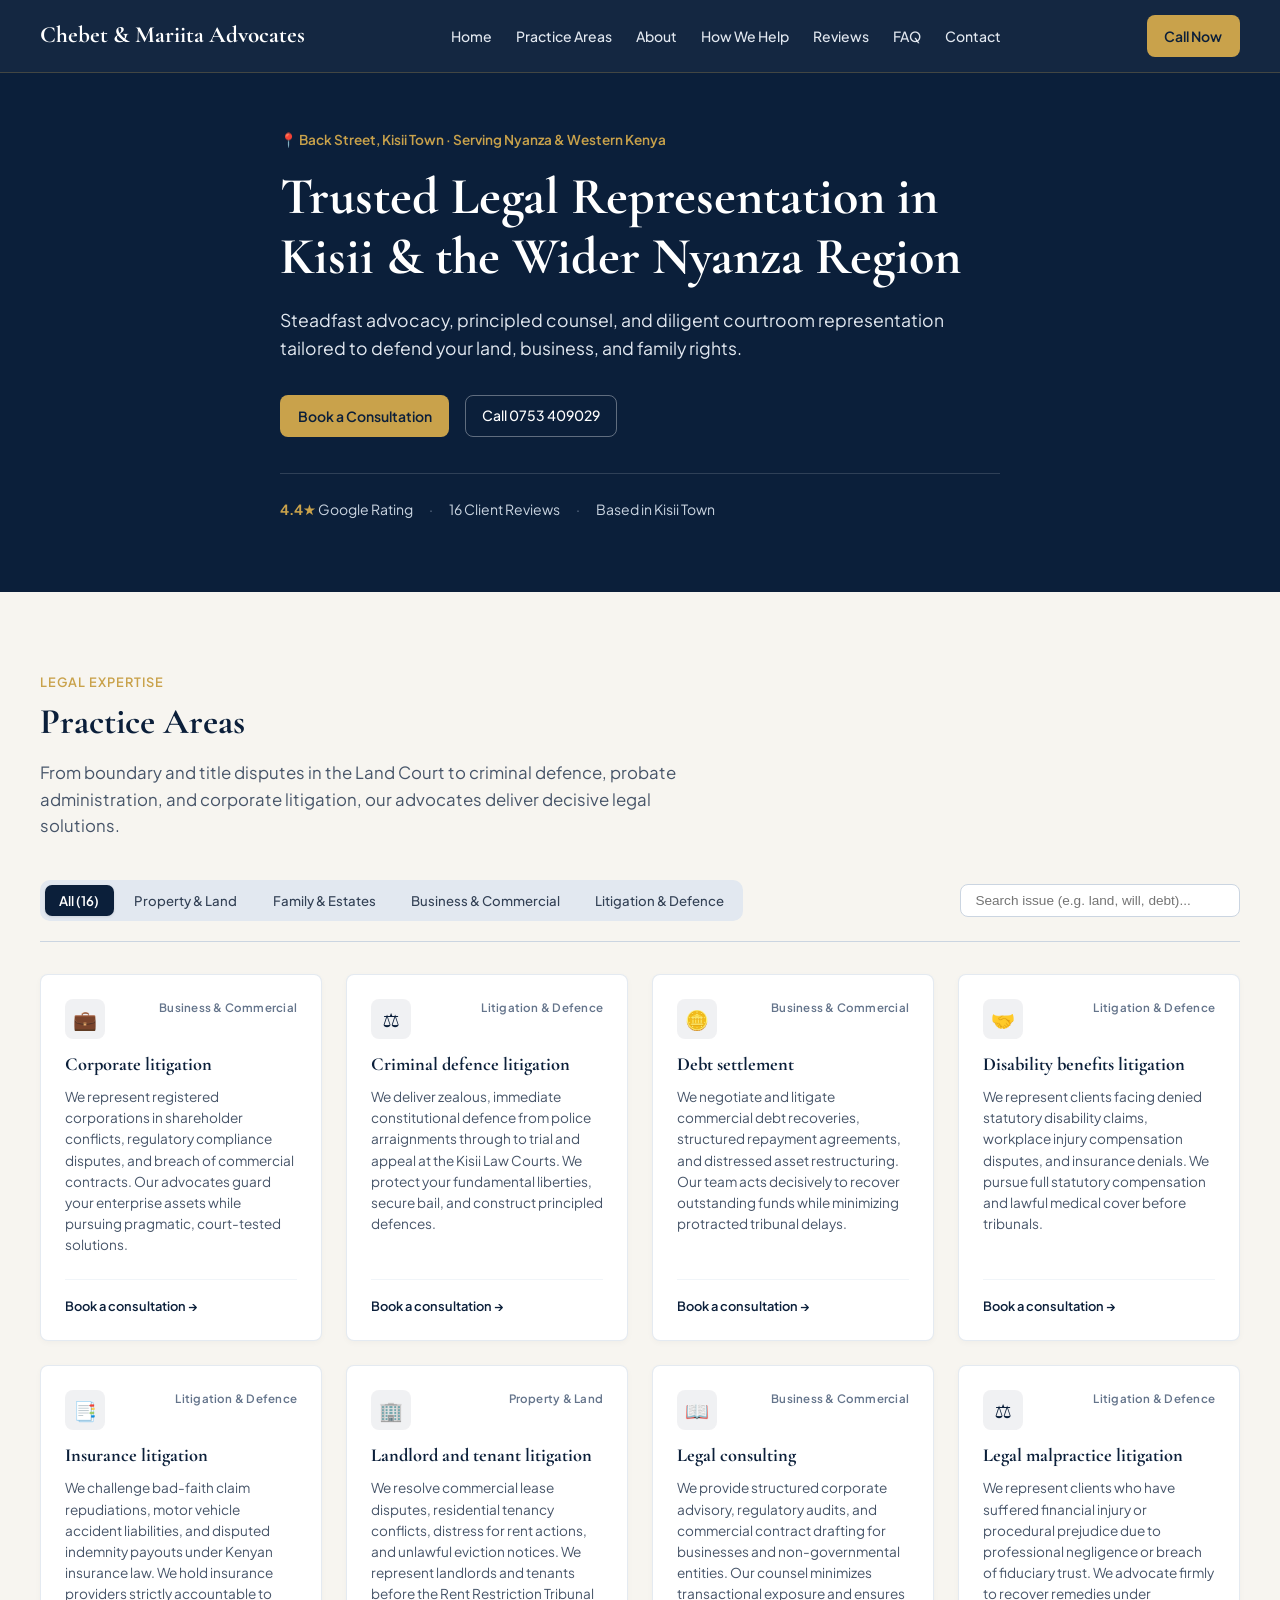
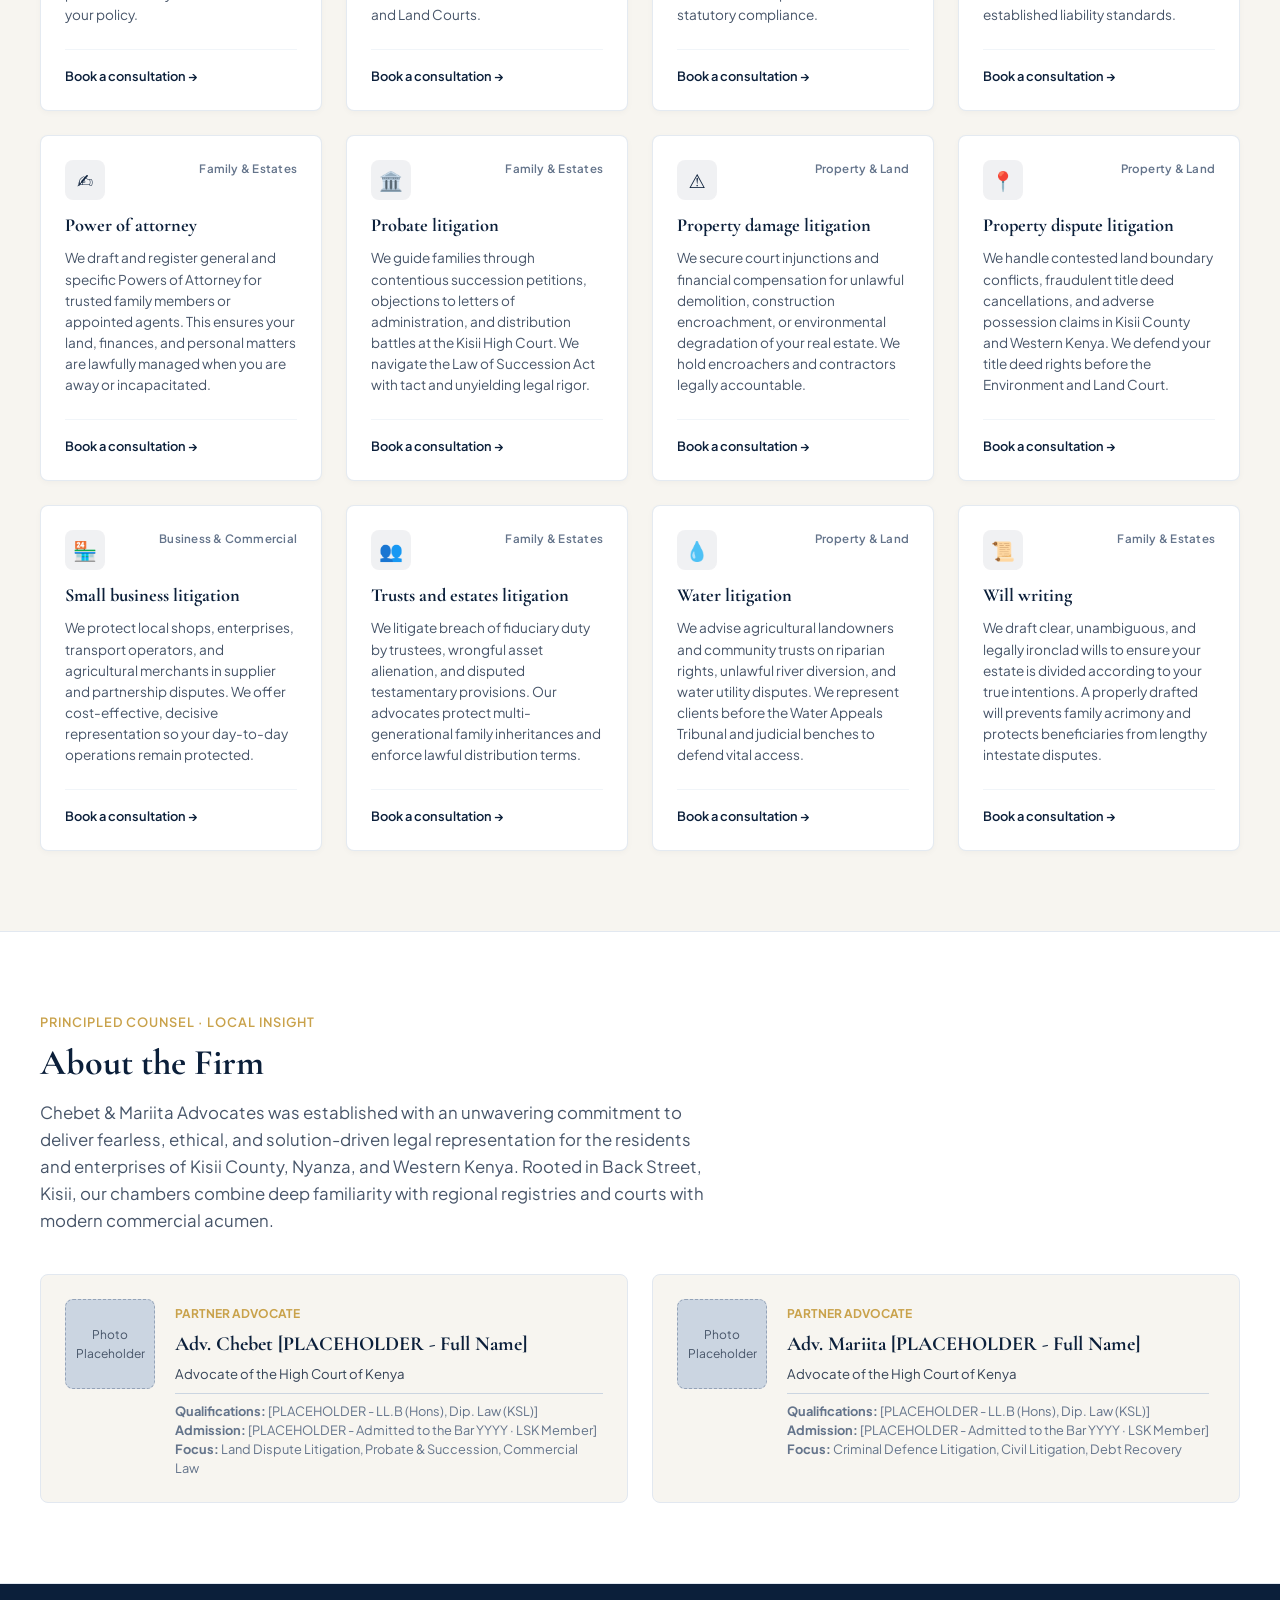
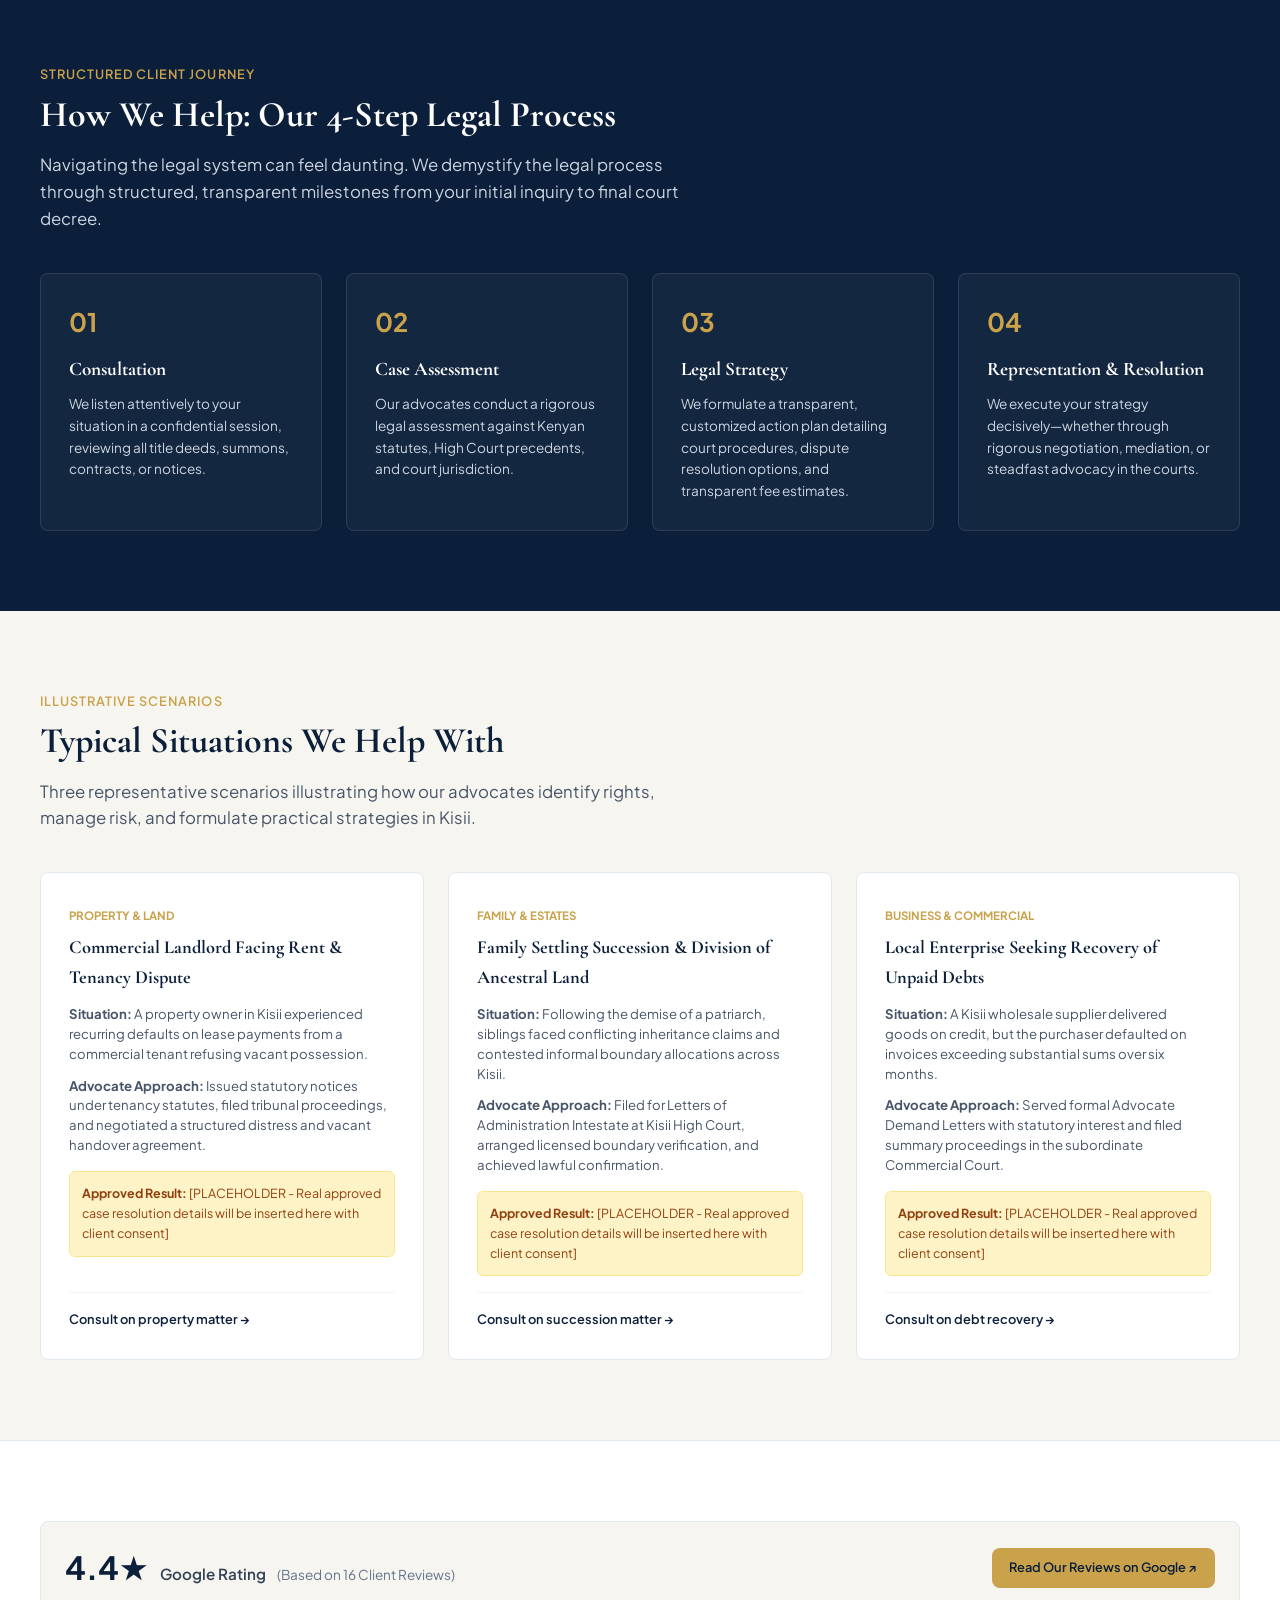
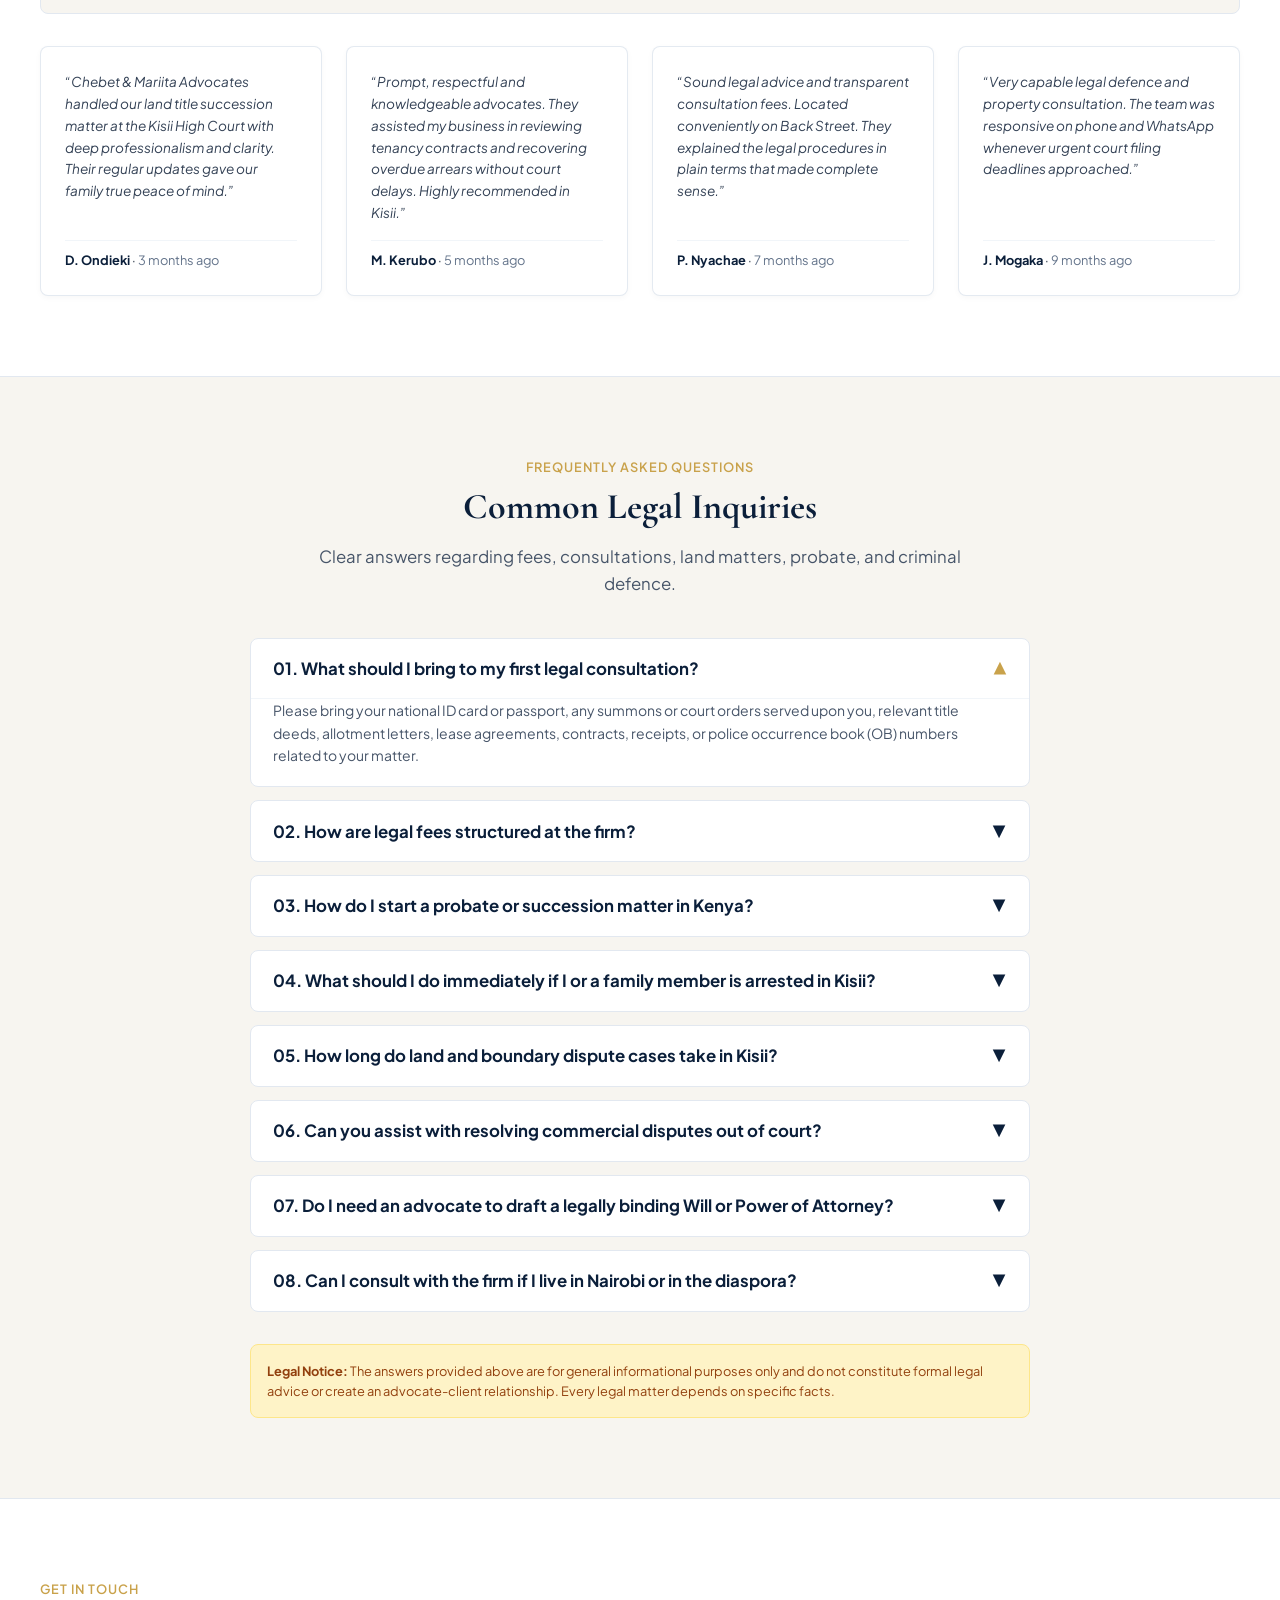
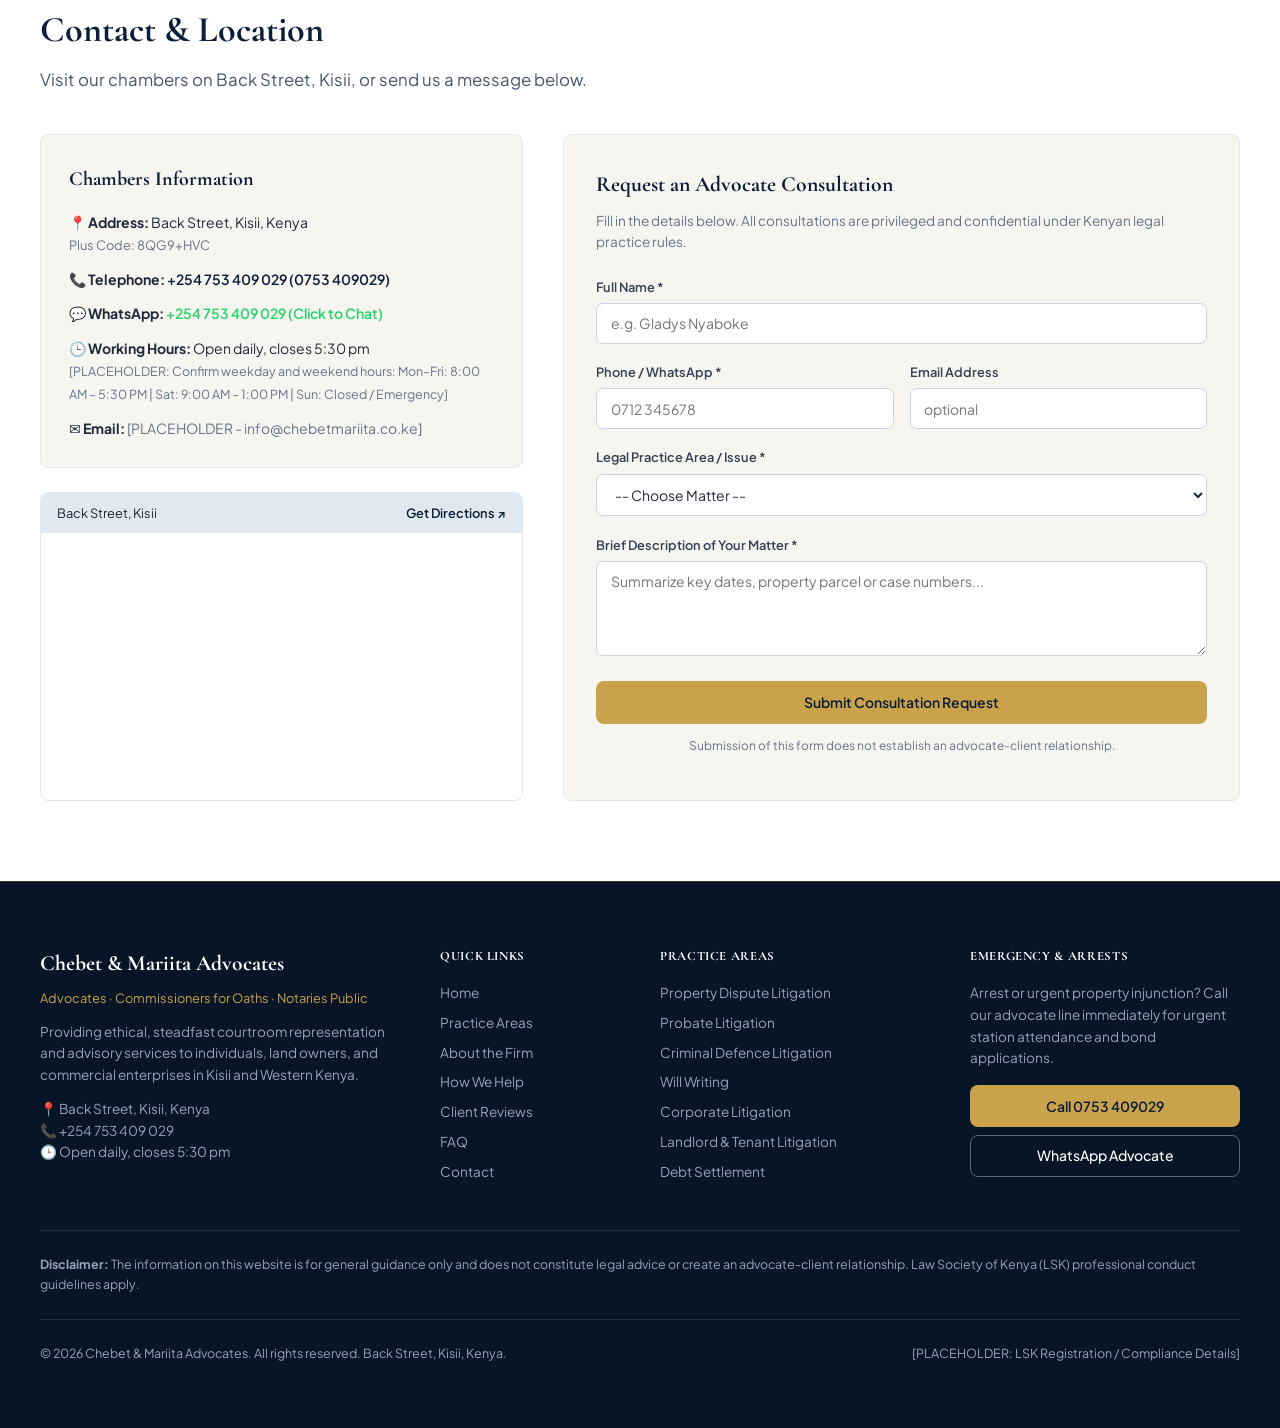
==== standalone-index.html @ cb34931f "feat: initialize project structure with React and Tailwind - Set up Vite with React and TypeScript -" ====
<!doctype html>
<html lang="en" class="scroll-smooth">
<head>
  <meta charset="UTF-8" />
  <meta name="viewport" content="width=device-width, initial-scale=1.0" />
  <title>Chebet & Mariita Advocates | Law Firm in Kisii, Kenya</title>
  <meta name="description" content="Chebet & Mariita Advocates provides trusted, ethical legal representation in Kisii, Kenya. Specializing in land disputes, probate litigation, criminal defence, commercial law, and will writing." />
  <meta name="keywords" content="advocates in Kisii, law firm Kisii, probate lawyer Kisii, land dispute lawyer Kisii, will writing Kisii, legal consulting Kisii, High Court Kisii advocates" />
  <meta name="author" content="Chebet & Mariita Advocates" />
  <link rel="canonical" href="https://chebetmariitaadvocates.co.ke" />

  <!-- Open Graph / Social Cards -->
  <meta property="og:type" content="website" />
  <meta property="og:site_name" content="Chebet & Mariita Advocates" />
  <meta property="og:title" content="Chebet & Mariita Advocates | Law Firm in Kisii, Kenya" />
  <meta property="og:description" content="Chebet & Mariita Advocates provides trusted, ethical legal representation in Kisii, Kenya. Specializing in land disputes, probate, litigation, commercial law, and will writing." />
  <meta property="og:locale" content="en_KE" />
  <meta name="twitter:card" content="summary_large_image" />
  <meta name="twitter:title" content="Chebet & Mariita Advocates | Law Firm in Kisii, Kenya" />
  <meta name="twitter:description" content="Trusted advocates and legal counsel in Kisii, Kenya. Experienced in land disputes, succession, commercial and defence litigation." />

  <!-- Google Fonts -->
  <link rel="preconnect" href="https://fonts.googleapis.com" />
  <link rel="preconnect" href="https://fonts.gstatic.com" crossorigin />
  <link href="https://fonts.googleapis.com/css2?family=Cormorant+Garamond:ital,wght@0,500;0,600;0,700;1,400&family=Plus+Jakarta+Sans:wght@300;400;500;600;700&display=swap" rel="stylesheet" />

  <!-- Schema.org LegalService JSON-LD -->
  <script type="application/ld+json">
  {
    "@context": "https://schema.org",
    "@type": "LegalService",
    "name": "Chebet & Mariita Advocates",
    "description": "Leading law firm and advocates in Kisii, Kenya offering professional litigation, property dispute resolution, probate and estate administration, commercial law, and will writing services.",
    "telephone": "+254753409029",
    "url": "https://chebetmariitaadvocates.co.ke",
    "priceRange": "$$",
    "address": {
      "@type": "PostalAddress",
      "streetAddress": "Back Street",
      "addressLocality": "Kisii",
      "addressRegion": "Kisii County",
      "postalCode": "40200",
      "addressCountry": "KE"
    },
    "geo": {
      "@type": "GeoCoordinates",
      "latitude": -0.6806,
      "longitude": 34.7733
    },
    "hasMap": "https://www.google.com/maps/search/?api=1&query=8QG9%2BHVC+Kisii+Kenya",
    "aggregateRating": {
      "@type": "AggregateRating",
      "ratingValue": "4.4",
      "reviewCount": "16",
      "bestRating": "5",
      "worstRating": "1"
    },
    "openingHoursSpecification": [
      {
        "@type": "OpeningHoursSpecification",
        "dayOfWeek": ["Monday", "Tuesday", "Wednesday", "Thursday", "Friday", "Saturday"],
        "opens": "08:00",
        "closes": "17:30"
      }
    ],
    "areaServed": ["Kisii County", "Nyamira County", "Nyanza Region", "Kenya"]
  }
  </script>

  <style>
    /* CSS Variables & Design Tokens */
    :root {
      --primary-navy: #0B1F3A;
      --navy-dark: #071527;
      --navy-light: #163259;
      --accent-gold: #C9A24B;
      --accent-gold-hover: #B8923A;
      --bg-cream: #F7F5F0;
      --surface-white: #FFFFFF;
      --text-charcoal: #1E293B;
      --text-muted: #64748B;
      --border-stone: #E2E8F0;
      --font-serif: 'Cormorant Garamond', Georgia, serif;
      --font-sans: 'Plus Jakarta Sans', system-ui, -apple-system, sans-serif;
    }

    * {
      box-sizing: border-box;
      margin: 0;
      padding: 0;
    }

    body {
      font-family: var(--font-sans);
      background-color: var(--bg-cream);
      color: var(--text-charcoal);
      line-height: 1.6;
      -webkit-font-smoothing: antialiased;
    }

    h1, h2, h3, h4, .font-serif {
      font-family: var(--font-serif);
    }

    a {
      color: inherit;
      text-decoration: none;
    }

    button {
      font-family: inherit;
      cursor: pointer;
    }

    .container {
      max-width: 1240px;
      margin: 0 auto;
      padding: 0 1.25rem;
    }

    /* Sticky Navbar */
    .navbar {
      position: sticky;
      top: 0;
      z-index: 100;
      background-color: rgba(11, 31, 58, 0.96);
      backdrop-filter: blur(8px);
      border-bottom: 1px solid rgba(201, 162, 75, 0.25);
      color: #fff;
    }

    .navbar-inner {
      display: flex;
      align-items: center;
      justify-content: space-between;
      height: 72px;
    }

    .brand-wordmark {
      font-family: var(--font-serif);
      font-size: 1.45rem;
      font-weight: 700;
      color: #fff;
      white-space: nowrap;
    }

    .nav-links {
      display: none;
      gap: 1.5rem;
      font-size: 0.875rem;
      font-weight: 500;
      color: #E2E8F0;
    }

    .nav-links a:hover {
      color: var(--accent-gold);
    }

    .nav-actions {
      display: flex;
      align-items: center;
      gap: 0.75rem;
    }

    .btn-gold {
      background-color: var(--accent-gold);
      color: var(--primary-navy);
      font-weight: 600;
      font-size: 0.875rem;
      padding: 0.6rem 1.1rem;
      border-radius: 8px;
      border: none;
      display: inline-flex;
      align-items: center;
      gap: 0.5rem;
      transition: background 0.2s, transform 0.1s;
      white-space: nowrap;
    }

    .btn-gold:hover {
      background-color: var(--accent-gold-hover);
    }

    .btn-outline-white {
      border: 1px solid rgba(255, 255, 255, 0.35);
      color: #fff;
      font-weight: 500;
      font-size: 0.875rem;
      padding: 0.55rem 1rem;
      border-radius: 8px;
      background: transparent;
      display: inline-flex;
      align-items: center;
      gap: 0.5rem;
      transition: all 0.2s;
      white-space: nowrap;
    }

    .btn-outline-white:hover {
      border-color: #fff;
      background-color: rgba(255, 255, 255, 0.1);
    }

    .mobile-menu-btn {
      display: inline-flex;
      background: transparent;
      border: none;
      color: #fff;
      padding: 0.4rem;
      font-size: 1.4rem;
    }

    .mobile-drawer {
      display: none;
      background-color: var(--primary-navy);
      border-top: 1px solid rgba(201, 162, 75, 0.2);
      padding: 1rem 1.25rem 1.5rem;
    }

    .mobile-drawer.open {
      display: block;
    }

    .mobile-drawer a {
      display: block;
      padding: 0.65rem 0;
      color: #E2E8F0;
      font-size: 0.95rem;
      border-bottom: 1px solid rgba(255, 255, 255, 0.05);
    }

    .mobile-drawer a:hover {
      color: var(--accent-gold);
    }

    /* Hero Section */
    .hero-section {
      position: relative;
      background-color: var(--primary-navy);
      color: #fff;
      padding: 3.5rem 0 4.5rem;
      overflow: hidden;
    }

    .hero-bg-overlay {
      position: absolute;
      inset: 0;
      background: linear-gradient(135deg, rgba(11, 31, 58, 0.97) 0%, rgba(11, 31, 58, 0.85) 100%);
      z-index: 1;
    }

    .hero-content {
      position: relative;
      z-index: 2;
      max-width: 760px;
    }

    .hero-kicker {
      font-size: 0.85rem;
      font-weight: 600;
      color: var(--accent-gold);
      margin-bottom: 1rem;
      display: flex;
      align-items: center;
      gap: 0.5rem;
    }

    .hero-title {
      font-size: 2.25rem;
      font-weight: 700;
      line-height: 1.15;
      margin-bottom: 1.25rem;
      text-wrap: balance;
    }

    .hero-subtitle {
      font-size: 1.1rem;
      color: #E2E8F0;
      margin-bottom: 2rem;
      font-weight: 400;
      line-height: 1.6;
    }

    .hero-actions {
      display: flex;
      flex-wrap: wrap;
      gap: 1rem;
      margin-bottom: 2.25rem;
    }

    /* Trust Strip: Zero-pill discipline */
    .trust-strip {
      padding-top: 1.5rem;
      border-top: 1px solid rgba(255, 255, 255, 0.15);
      display: flex;
      flex-wrap: wrap;
      align-items: center;
      gap: 0.75rem 1rem;
      font-size: 0.875rem;
      color: #CBD5E1;
    }

    .trust-strip .sep {
      color: #64748B;
    }

    .star-score {
      color: var(--accent-gold);
      font-weight: 700;
    }

    /* Sections */
    .section {
      padding: 5rem 0;
    }

    .section-kicker {
      font-size: 0.8rem;
      font-weight: 600;
      letter-spacing: 0.08em;
      text-transform: uppercase;
      color: var(--accent-gold);
      margin-bottom: 0.5rem;
    }

    .section-title {
      font-size: 2.25rem;
      font-weight: 700;
      color: var(--primary-navy);
      line-height: 1.2;
      margin-bottom: 1rem;
    }

    .section-desc {
      font-size: 1.05rem;
      color: #475569;
      max-width: 680px;
      margin-bottom: 2.5rem;
    }

    /* Filter Controls */
    .filter-bar {
      display: flex;
      flex-wrap: wrap;
      align-items: center;
      justify-content: space-between;
      gap: 1rem;
      margin-bottom: 2rem;
      padding-bottom: 1.25rem;
      border-bottom: 1px solid #CBD5E1;
    }

    .filter-tabs {
      display: flex;
      flex-wrap: nowrap;
      overflow-x: auto;
      gap: 0.4rem;
      background: #E2E8F0;
      padding: 0.3rem;
      border-radius: 10px;
    }

    .tab-btn {
      padding: 0.45rem 0.9rem;
      font-size: 0.825rem;
      font-weight: 500;
      border-radius: 7px;
      border: none;
      background: transparent;
      color: #334155;
      white-space: nowrap;
      transition: all 0.15s;
    }

    .tab-btn.active {
      background: var(--primary-navy);
      color: #fff;
      font-weight: 600;
      box-shadow: 0 1px 3px rgba(0,0,0,0.1);
    }

    .search-input {
      padding: 0.5rem 0.9rem;
      font-size: 0.85rem;
      border: 1px solid #CBD5E1;
      border-radius: 8px;
      background: #fff;
      width: 100%;
      max-width: 280px;
    }

    /* Cards Grid */
    .cards-grid {
      display: grid;
      grid-template-columns: 1fr;
      gap: 1.5rem;
    }

    .practice-card {
      background: #fff;
      border: 1px solid rgba(226, 232, 240, 0.9);
      border-radius: 8px;
      padding: 1.5rem;
      display: flex;
      flex-direction: column;
      justify-content: space-between;
      box-shadow: 0 2px 6px rgba(0, 0, 0, 0.03);
      transition: transform 0.2s, box-shadow 0.2s, border-color 0.2s;
    }

    .practice-card:hover {
      border-color: rgba(201, 162, 75, 0.6);
      box-shadow: 0 8px 18px rgba(11, 31, 58, 0.07);
    }

    .card-top {
      display: flex;
      align-items: flex-start;
      justify-content: space-between;
      margin-bottom: 0.85rem;
    }

    .card-icon-badge {
      width: 40px;
      height: 40px;
      border-radius: 8px;
      background: rgba(11, 31, 58, 0.06);
      color: var(--primary-navy);
      display: flex;
      align-items: center;
      justify-content: center;
      font-size: 1.2rem;
    }

    .card-category {
      font-size: 0.72rem;
      font-weight: 600;
      color: var(--text-muted);
      letter-spacing: 0.02em;
    }

    .card-title {
      font-size: 1.15rem;
      font-weight: 700;
      color: var(--primary-navy);
      margin-bottom: 0.6rem;
      line-height: 1.3;
    }

    .card-desc {
      font-size: 0.85rem;
      color: #475569;
      line-height: 1.55;
      margin-bottom: 1.5rem;
    }

    .card-footer {
      padding-top: 1rem;
      border-top: 1px solid #F1F5F9;
      display: flex;
      align-items: center;
      justify-content: space-between;
    }

    .book-link {
      font-size: 0.8rem;
      font-weight: 600;
      color: var(--primary-navy);
      display: inline-flex;
      align-items: center;
      gap: 0.35rem;
      cursor: pointer;
    }

    .book-link:hover {
      color: var(--accent-gold);
    }

    /* About Section */
    .about-section {
      background: #FFFFFF;
      border-top: 1px solid var(--border-stone);
      border-bottom: 1px solid var(--border-stone);
    }

    .advocate-cards-grid {
      display: grid;
      grid-template-columns: 1fr;
      gap: 1.5rem;
      margin-top: 2.5rem;
    }

    .advocate-card {
      background: var(--bg-cream);
      border: 1px solid var(--border-stone);
      border-radius: 8px;
      padding: 1.5rem;
      display: flex;
      flex-direction: column;
      gap: 1.25rem;
    }

    .advocate-photo-placeholder {
      width: 90px;
      height: 90px;
      border-radius: 8px;
      background: #CBD5E1;
      border: 1px dashed #94A3B8;
      display: flex;
      flex-direction: column;
      align-items: center;
      justify-content: center;
      font-size: 0.75rem;
      color: #475569;
      text-align: center;
      padding: 0.5rem;
      flex-shrink: 0;
    }

    /* Process 4 Steps */
    .process-section {
      background-color: var(--primary-navy);
      color: #fff;
    }

    .process-grid {
      display: grid;
      grid-template-columns: 1fr;
      gap: 1.5rem;
    }

    .process-card {
      background: rgba(255, 255, 255, 0.04);
      border: 1px solid rgba(255, 255, 255, 0.1);
      border-radius: 8px;
      padding: 1.75rem;
      transition: border-color 0.2s;
    }

    .process-card:hover {
      border-color: rgba(201, 162, 75, 0.6);
    }

    .process-number {
      font-size: 1.6rem;
      font-weight: 700;
      color: var(--accent-gold);
      margin-bottom: 0.75rem;
    }

    /* Client Scenarios */
    .scenarios-grid {
      display: grid;
      grid-template-columns: 1fr;
      gap: 1.5rem;
    }

    .scenario-card {
      background: #fff;
      border: 1px solid var(--border-stone);
      border-radius: 8px;
      padding: 1.75rem;
      display: flex;
      flex-direction: column;
      justify-content: space-between;
    }

    .scenario-placeholder-box {
      background: #FEF3C7;
      border: 1px solid #FDE68A;
      color: #92400E;
      font-size: 0.78rem;
      padding: 0.75rem;
      border-radius: 6px;
      margin: 1rem 0;
    }

    /* Reviews Section */
    .reviews-section {
      background: #fff;
      border-top: 1px solid var(--border-stone);
      border-bottom: 1px solid var(--border-stone);
    }

    .google-score-banner {
      background: var(--bg-cream);
      border: 1px solid var(--border-stone);
      border-radius: 8px;
      padding: 1.25rem 1.5rem;
      display: flex;
      flex-wrap: wrap;
      align-items: center;
      justify-content: space-between;
      gap: 1rem;
      margin-bottom: 2rem;
    }

    /* FAQ Accordion */
    .faq-item {
      background: #fff;
      border: 1px solid var(--border-stone);
      border-radius: 8px;
      margin-bottom: 0.85rem;
      overflow: hidden;
    }

    .faq-question {
      width: 100%;
      padding: 1.2rem 1.4rem;
      text-align: left;
      background: transparent;
      border: none;
      display: flex;
      justify-content: space-between;
      align-items: center;
      font-size: 1.05rem;
      font-weight: 700;
      color: var(--primary-navy);
    }

    .faq-answer {
      display: none;
      padding: 0 1.4rem 1.2rem;
      font-size: 0.875rem;
      color: #475569;
      line-height: 1.6;
      border-top: 1px solid #F1F5F9;
    }

    .faq-item.open .faq-answer {
      display: block;
    }

    .faq-icon {
      transition: transform 0.2s;
    }

    .faq-item.open .faq-icon {
      transform: rotate(180deg);
      color: var(--accent-gold);
    }

    /* Contact & Form */
    .contact-layout {
      display: grid;
      grid-template-columns: 1fr;
      gap: 2.5rem;
    }

    .contact-form-box {
      background: var(--bg-cream);
      border: 1px solid var(--border-stone);
      border-radius: 8px;
      padding: 2rem;
    }

    .form-group {
      margin-bottom: 1.15rem;
    }

    .form-group label {
      display: block;
      font-size: 0.8rem;
      font-weight: 600;
      color: #334155;
      margin-bottom: 0.35rem;
    }

    .form-control {
      width: 100%;
      padding: 0.65rem 0.85rem;
      font-size: 0.875rem;
      border: 1px solid #CBD5E1;
      border-radius: 7px;
      background: #fff;
      color: #1E293B;
      font-family: inherit;
    }

    .form-control:focus {
      outline: 2px solid var(--accent-gold);
      outline-offset: 1px;
    }

    /* Footer */
    .footer {
      background-color: var(--navy-dark);
      color: #94A3B8;
      padding: 4rem 0 6rem;
      border-top: 1px solid rgba(201, 162, 75, 0.25);
    }

    .footer-grid {
      display: grid;
      grid-template-columns: 1fr;
      gap: 2.5rem;
      padding-bottom: 2.5rem;
      border-bottom: 1px solid rgba(255, 255, 255, 0.1);
    }

    .footer h4 {
      font-size: 0.8rem;
      text-transform: uppercase;
      letter-spacing: 0.05em;
      color: #fff;
      margin-bottom: 1rem;
    }

    .footer ul {
      list-style: none;
    }

    .footer li {
      margin-bottom: 0.5rem;
      font-size: 0.85rem;
    }

    .footer a:hover {
      color: var(--accent-gold);
    }

    .footer-disclaimer {
      padding: 1.5rem 0;
      border-bottom: 1px solid rgba(255, 255, 255, 0.1);
      font-size: 0.78rem;
      line-height: 1.6;
      color: #94A3B8;
    }

    /* Mobile Bottom Fixed Bar: strictly < 15% mobile viewport */
    .mobile-bottom-bar {
      position: fixed;
      bottom: 0;
      left: 0;
      right: 0;
      z-index: 99;
      height: 54px;
      background: var(--primary-navy);
      border-top: 1px solid rgba(201, 162, 75, 0.4);
      display: flex;
      align-items: center;
      justify-content: space-between;
      gap: 0.6rem;
      padding: 0.4rem 0.85rem;
      box-shadow: 0 -4px 15px rgba(0, 0, 0, 0.3);
    }

    .mobile-bar-btn {
      flex: 1;
      display: inline-flex;
      align-items: center;
      justify-content: center;
      gap: 0.4rem;
      height: 42px;
      border-radius: 7px;
      font-size: 0.825rem;
      font-weight: 700;
      text-decoration: none;
      white-space: nowrap;
    }

    .btn-mobile-call {
      background: var(--accent-gold);
      color: var(--primary-navy);
    }

    .btn-mobile-whatsapp {
      background: #25D366;
      color: #fff;
    }

    /* Modal */
    .modal-overlay {
      display: none;
      position: fixed;
      inset: 0;
      z-index: 200;
      background: rgba(0, 0, 0, 0.65);
      backdrop-filter: blur(4px);
      align-items: center;
      justify-content: center;
      padding: 1rem;
    }

    .modal-overlay.open {
      display: flex;
    }

    .modal-card {
      background: #fff;
      width: 100%;
      max-width: 520px;
      border-radius: 8px;
      border: 1px solid var(--border-stone);
      box-shadow: 0 20px 40px rgba(0,0,0,0.25);
      overflow: hidden;
    }

    .modal-header {
      background: var(--primary-navy);
      color: #fff;
      padding: 1rem 1.25rem;
      display: flex;
      justify-content: space-between;
      align-items: center;
    }

    .modal-header h3 {
      font-size: 1.15rem;
    }

    .modal-body {
      padding: 1.5rem;
    }

    /* Responsive Breakpoints */
    @media (min-width: 640px) {
      .hero-title {
        font-size: 3.25rem;
      }
      .advocate-card {
        flex-direction: row;
      }
      .advocate-cards-grid {
        grid-template-columns: 1fr 1fr;
      }
      .cards-grid {
        grid-template-columns: repeat(2, 1fr);
      }
      .process-grid {
        grid-template-columns: repeat(2, 1fr);
      }
      .scenarios-grid {
        grid-template-columns: repeat(3, 1fr);
      }
    }

    @media (min-width: 1024px) {
      .nav-links {
        display: flex;
      }
      .mobile-menu-btn {
        display: none;
      }
      .cards-grid {
        grid-template-columns: repeat(4, 1fr);
      }
      .process-grid {
        grid-template-columns: repeat(4, 1fr);
      }
      .contact-layout {
        grid-template-columns: 5fr 7fr;
      }
      .footer-grid {
        grid-template-columns: 4fr 2fr 3fr 3fr;
      }
      .mobile-bottom-bar {
        display: none;
      }
      .footer {
        padding-bottom: 4rem;
      }
    }
  </style>
</head>
<body>

  <!-- 1. Sticky Navbar -->
  <header class="navbar">
    <div class="container navbar-inner">
      <!-- Zone 1: Single text element wordmark in Cormorant Garamond -->
      <a href="#home" class="brand-wordmark">
        Chebet & Mariita Advocates
      </a>

      <!-- Zone 2: Navigation Links -->
      <nav class="nav-links">
        <a href="#home">Home</a>
        <a href="#practice-areas">Practice Areas</a>
        <a href="#about">About</a>
        <a href="#how-we-help">How We Help</a>
        <a href="#reviews">Reviews</a>
        <a href="#faq">FAQ</a>
        <a href="#contact">Contact</a>
      </nav>

      <!-- Zone 3: Primary Action & Mobile Toggle -->
      <div class="nav-actions">
        <a href="tel:+254753409029" class="btn-gold" aria-label="Call Chebet & Mariita Advocates">
          <span>Call Now</span>
        </a>
        <button class="mobile-menu-btn" id="mobileMenuToggle" aria-label="Open navigation menu">
          ☰
        </button>
      </div>
    </div>

    <!-- Mobile Drawer -->
    <div class="mobile-drawer" id="mobileDrawer">
      <a href="#home" class="mobile-nav-link">Home</a>
      <a href="#practice-areas" class="mobile-nav-link">Practice Areas</a>
      <a href="#about" class="mobile-nav-link">About</a>
      <a href="#how-we-help" class="mobile-nav-link">How We Help</a>
      <a href="#reviews" class="mobile-nav-link">Reviews</a>
      <a href="#faq" class="mobile-nav-link">FAQ</a>
      <a href="#contact" class="mobile-nav-link">Contact</a>
    </div>
  </header>

  <!-- 2. Hero Section -->
  <section id="home" class="hero-section">
    <div class="hero-bg-overlay"></div>
    <div class="container hero-content">
      <div class="hero-kicker">
        <span>📍 Back Street, Kisii Town · Serving Nyanza & Western Kenya</span>
      </div>
      <h1 class="hero-title">
        Trusted Legal Representation in Kisii & the Wider Nyanza Region
      </h1>
      <p class="hero-subtitle">
        Steadfast advocacy, principled counsel, and diligent courtroom representation tailored to defend your land, business, and family rights.
      </p>
      <div class="hero-actions">
        <button type="button" class="btn-gold" onclick="openConsultationModal()">
          Book a Consultation
        </button>
        <a href="tel:+254753409029" class="btn-outline-white">
          Call 0753 409029
        </a>
      </div>

      <!-- Trust Strip (Zero-pill discipline) -->
      <div class="trust-strip">
        <div>
          <span class="star-score">4.4★</span> Google Rating
        </div>
        <span class="sep" aria-hidden="true">·</span>
        <div>
          16 Client Reviews
        </div>
        <span class="sep" aria-hidden="true">·</span>
        <div>
          Based in Kisii Town
        </div>
      </div>
    </div>
  </section>

  <!-- 3. Practice Areas (16 Areas grouped into 4 Categories) -->
  <section id="practice-areas" class="section">
    <div class="container">
      <p class="section-kicker">Legal Expertise</p>
      <h2 class="section-title">Practice Areas</h2>
      <p class="section-desc">
        From boundary and title disputes in the Land Court to criminal defence, probate administration, and corporate litigation, our advocates deliver decisive legal solutions.
      </p>

      <!-- Category Filter Tabs & Search -->
      <div class="filter-bar">
        <div class="filter-tabs">
          <button class="tab-btn active" data-cat="all" onclick="filterCategory('all', this)">All (16)</button>
          <button class="tab-btn" data-cat="property" onclick="filterCategory('property', this)">Property & Land</button>
          <button class="tab-btn" data-cat="family" onclick="filterCategory('family', this)">Family & Estates</button>
          <button class="tab-btn" data-cat="business" onclick="filterCategory('business', this)">Business & Commercial</button>
          <button class="tab-btn" data-cat="litigation" onclick="filterCategory('litigation', this)">Litigation & Defence</button>
        </div>
        <input type="text" id="practiceSearch" class="search-input" placeholder="Search issue (e.g. land, will, debt)..." onkeyup="searchPracticeAreas()" />
      </div>

      <!-- 16 Practice Cards -->
      <div class="cards-grid" id="practiceGrid">
        <!-- 1. Corporate litigation -->
        <article class="practice-card" data-cat="business" data-title="corporate litigation">
          <div>
            <div class="card-top">
              <div class="card-icon-badge">💼</div>
              <span class="card-category">Business & Commercial</span>
            </div>
            <h3 class="card-title">Corporate litigation</h3>
            <p class="card-desc">
              We represent registered corporations in shareholder conflicts, regulatory compliance disputes, and breach of commercial contracts. Our advocates guard your enterprise assets while pursuing pragmatic, court-tested solutions.
            </p>
          </div>
          <div class="card-footer">
            <span class="book-link" onclick="openConsultationModal('Corporate litigation')">Book a consultation →</span>
          </div>
        </article>

        <!-- 2. Criminal defence litigation -->
        <article class="practice-card" data-cat="litigation" data-title="criminal defence litigation">
          <div>
            <div class="card-top">
              <div class="card-icon-badge">⚖️</div>
              <span class="card-category">Litigation & Defence</span>
            </div>
            <h3 class="card-title">Criminal defence litigation</h3>
            <p class="card-desc">
              We deliver zealous, immediate constitutional defence from police arraignments through to trial and appeal at the Kisii Law Courts. We protect your fundamental liberties, secure bail, and construct principled defences.
            </p>
          </div>
          <div class="card-footer">
            <span class="book-link" onclick="openConsultationModal('Criminal defence litigation')">Book a consultation →</span>
          </div>
        </article>

        <!-- 3. Debt settlement -->
        <article class="practice-card" data-cat="business" data-title="debt settlement">
          <div>
            <div class="card-top">
              <div class="card-icon-badge">🪙</div>
              <span class="card-category">Business & Commercial</span>
            </div>
            <h3 class="card-title">Debt settlement</h3>
            <p class="card-desc">
              We negotiate and litigate commercial debt recoveries, structured repayment agreements, and distressed asset restructuring. Our team acts decisively to recover outstanding funds while minimizing protracted tribunal delays.
            </p>
          </div>
          <div class="card-footer">
            <span class="book-link" onclick="openConsultationModal('Debt settlement')">Book a consultation →</span>
          </div>
        </article>

        <!-- 4. Disability benefits litigation -->
        <article class="practice-card" data-cat="litigation" data-title="disability benefits litigation">
          <div>
            <div class="card-top">
              <div class="card-icon-badge">🤝</div>
              <span class="card-category">Litigation & Defence</span>
            </div>
            <h3 class="card-title">Disability benefits litigation</h3>
            <p class="card-desc">
              We represent clients facing denied statutory disability claims, workplace injury compensation disputes, and insurance denials. We pursue full statutory compensation and lawful medical cover before tribunals.
            </p>
          </div>
          <div class="card-footer">
            <span class="book-link" onclick="openConsultationModal('Disability benefits litigation')">Book a consultation →</span>
          </div>
        </article>

        <!-- 5. Insurance litigation -->
        <article class="practice-card" data-cat="litigation" data-title="insurance litigation">
          <div>
            <div class="card-top">
              <div class="card-icon-badge">📑</div>
              <span class="card-category">Litigation & Defence</span>
            </div>
            <h3 class="card-title">Insurance litigation</h3>
            <p class="card-desc">
              We challenge bad-faith claim repudiations, motor vehicle accident liabilities, and disputed indemnity payouts under Kenyan insurance law. We hold insurance providers strictly accountable to your policy.
            </p>
          </div>
          <div class="card-footer">
            <span class="book-link" onclick="openConsultationModal('Insurance litigation')">Book a consultation →</span>
          </div>
        </article>

        <!-- 6. Landlord and tenant litigation -->
        <article class="practice-card" data-cat="property" data-title="landlord and tenant litigation">
          <div>
            <div class="card-top">
              <div class="card-icon-badge">🏢</div>
              <span class="card-category">Property & Land</span>
            </div>
            <h3 class="card-title">Landlord and tenant litigation</h3>
            <p class="card-desc">
              We resolve commercial lease disputes, residential tenancy conflicts, distress for rent actions, and unlawful eviction notices. We represent landlords and tenants before the Rent Restriction Tribunal and Land Courts.
            </p>
          </div>
          <div class="card-footer">
            <span class="book-link" onclick="openConsultationModal('Landlord and tenant litigation')">Book a consultation →</span>
          </div>
        </article>

        <!-- 7. Legal consulting -->
        <article class="practice-card" data-cat="business" data-title="legal consulting">
          <div>
            <div class="card-top">
              <div class="card-icon-badge">📖</div>
              <span class="card-category">Business & Commercial</span>
            </div>
            <h3 class="card-title">Legal consulting</h3>
            <p class="card-desc">
              We provide structured corporate advisory, regulatory audits, and commercial contract drafting for businesses and non-governmental entities. Our counsel minimizes transactional exposure and ensures statutory compliance.
            </p>
          </div>
          <div class="card-footer">
            <span class="book-link" onclick="openConsultationModal('Legal consulting')">Book a consultation →</span>
          </div>
        </article>

        <!-- 8. Legal malpractice litigation -->
        <article class="practice-card" data-cat="litigation" data-title="legal malpractice litigation">
          <div>
            <div class="card-top">
              <div class="card-icon-badge">⚖️</div>
              <span class="card-category">Litigation & Defence</span>
            </div>
            <h3 class="card-title">Legal malpractice litigation</h3>
            <p class="card-desc">
              We represent clients who have suffered financial injury or procedural prejudice due to professional negligence or breach of fiduciary trust. We advocate firmly to recover remedies under established liability standards.
            </p>
          </div>
          <div class="card-footer">
            <span class="book-link" onclick="openConsultationModal('Legal malpractice litigation')">Book a consultation →</span>
          </div>
        </article>

        <!-- 9. Power of attorney -->
        <article class="practice-card" data-cat="family" data-title="power of attorney">
          <div>
            <div class="card-top">
              <div class="card-icon-badge">✍️</div>
              <span class="card-category">Family & Estates</span>
            </div>
            <h3 class="card-title">Power of attorney</h3>
            <p class="card-desc">
              We draft and register general and specific Powers of Attorney for trusted family members or appointed agents. This ensures your land, finances, and personal matters are lawfully managed when you are away or incapacitated.
            </p>
          </div>
          <div class="card-footer">
            <span class="book-link" onclick="openConsultationModal('Power of attorney')">Book a consultation →</span>
          </div>
        </article>

        <!-- 10. Probate litigation -->
        <article class="practice-card" data-cat="family" data-title="probate litigation">
          <div>
            <div class="card-top">
              <div class="card-icon-badge">🏛️</div>
              <span class="card-category">Family & Estates</span>
            </div>
            <h3 class="card-title">Probate litigation</h3>
            <p class="card-desc">
              We guide families through contentious succession petitions, objections to letters of administration, and distribution battles at the Kisii High Court. We navigate the Law of Succession Act with tact and unyielding legal rigor.
            </p>
          </div>
          <div class="card-footer">
            <span class="book-link" onclick="openConsultationModal('Probate litigation')">Book a consultation →</span>
          </div>
        </article>

        <!-- 11. Property damage litigation -->
        <article class="practice-card" data-cat="property" data-title="property damage litigation">
          <div>
            <div class="card-top">
              <div class="card-icon-badge">⚠️</div>
              <span class="card-category">Property & Land</span>
            </div>
            <h3 class="card-title">Property damage litigation</h3>
            <p class="card-desc">
              We secure court injunctions and financial compensation for unlawful demolition, construction encroachment, or environmental degradation of your real estate. We hold encroachers and contractors legally accountable.
            </p>
          </div>
          <div class="card-footer">
            <span class="book-link" onclick="openConsultationModal('Property damage litigation')">Book a consultation →</span>
          </div>
        </article>

        <!-- 12. Property dispute litigation -->
        <article class="practice-card" data-cat="property" data-title="property dispute litigation">
          <div>
            <div class="card-top">
              <div class="card-icon-badge">📍</div>
              <span class="card-category">Property & Land</span>
            </div>
            <h3 class="card-title">Property dispute litigation</h3>
            <p class="card-desc">
              We handle contested land boundary conflicts, fraudulent title deed cancellations, and adverse possession claims in Kisii County and Western Kenya. We defend your title deed rights before the Environment and Land Court.
            </p>
          </div>
          <div class="card-footer">
            <span class="book-link" onclick="openConsultationModal('Property dispute litigation')">Book a consultation →</span>
          </div>
        </article>

        <!-- 13. Small business litigation -->
        <article class="practice-card" data-cat="business" data-title="small business litigation">
          <div>
            <div class="card-top">
              <div class="card-icon-badge">🏪</div>
              <span class="card-category">Business & Commercial</span>
            </div>
            <h3 class="card-title">Small business litigation</h3>
            <p class="card-desc">
              We protect local shops, enterprises, transport operators, and agricultural merchants in supplier and partnership disputes. We offer cost-effective, decisive representation so your day-to-day operations remain protected.
            </p>
          </div>
          <div class="card-footer">
            <span class="book-link" onclick="openConsultationModal('Small business litigation')">Book a consultation →</span>
          </div>
        </article>

        <!-- 14. Trusts and estates litigation -->
        <article class="practice-card" data-cat="family" data-title="trusts and estates litigation">
          <div>
            <div class="card-top">
              <div class="card-icon-badge">👥</div>
              <span class="card-category">Family & Estates</span>
            </div>
            <h3 class="card-title">Trusts and estates litigation</h3>
            <p class="card-desc">
              We litigate breach of fiduciary duty by trustees, wrongful asset alienation, and disputed testamentary provisions. Our advocates protect multi-generational family inheritances and enforce lawful distribution terms.
            </p>
          </div>
          <div class="card-footer">
            <span class="book-link" onclick="openConsultationModal('Trusts and estates litigation')">Book a consultation →</span>
          </div>
        </article>

        <!-- 15. Water litigation -->
        <article class="practice-card" data-cat="property" data-title="water litigation">
          <div>
            <div class="card-top">
              <div class="card-icon-badge">💧</div>
              <span class="card-category">Property & Land</span>
            </div>
            <h3 class="card-title">Water litigation</h3>
            <p class="card-desc">
              We advise agricultural landowners and community trusts on riparian rights, unlawful river diversion, and water utility disputes. We represent clients before the Water Appeals Tribunal and judicial benches to defend vital access.
            </p>
          </div>
          <div class="card-footer">
            <span class="book-link" onclick="openConsultationModal('Water litigation')">Book a consultation →</span>
          </div>
        </article>

        <!-- 16. Will writing -->
        <article class="practice-card" data-cat="family" data-title="will writing">
          <div>
            <div class="card-top">
              <div class="card-icon-badge">📜</div>
              <span class="card-category">Family & Estates</span>
            </div>
            <h3 class="card-title">Will writing</h3>
            <p class="card-desc">
              We draft clear, unambiguous, and legally ironclad wills to ensure your estate is divided according to your true intentions. A properly drafted will prevents family acrimony and protects beneficiaries from lengthy intestate disputes.
            </p>
          </div>
          <div class="card-footer">
            <span class="book-link" onclick="openConsultationModal('Will writing')">Book a consultation →</span>
          </div>
        </article>
      </div>
    </div>
  </section>

  <!-- 4. About the Firm -->
  <section id="about" class="section about-section">
    <div class="container">
      <p class="section-kicker">Principled Counsel · Local Insight</p>
      <h2 class="section-title">About the Firm</h2>
      <p class="section-desc">
        Chebet & Mariita Advocates was established with an unwavering commitment to deliver fearless, ethical, and solution-driven legal representation for the residents and enterprises of Kisii County, Nyanza, and Western Kenya. Rooted in Back Street, Kisii, our chambers combine deep familiarity with regional registries and courts with modern commercial acumen.
      </p>

      <!-- Advocate Profiles with Placeholders -->
      <div class="advocate-cards-grid">
        <!-- Advocate 1 -->
        <div class="advocate-card">
          <div class="advocate-photo-placeholder">
            <span>Photo Placeholder</span>
          </div>
          <div>
            <span style="font-size: 0.75rem; font-weight: 700; color: var(--accent-gold); text-transform: uppercase;">Partner Advocate</span>
            <h3 style="font-size: 1.25rem; font-weight: 700; color: var(--primary-navy); margin: 0.2rem 0;">
              Adv. Chebet [PLACEHOLDER - Full Name]
            </h3>
            <p style="font-size: 0.825rem; color: #334155; margin-bottom: 0.5rem;">
              Advocate of the High Court of Kenya
            </p>
            <div style="font-size: 0.8rem; color: #64748B; border-top: 1px solid #CBD5E1; padding-top: 0.5rem; line-height: 1.5;">
              <p><strong>Qualifications:</strong> [PLACEHOLDER - LL.B (Hons), Dip. Law (KSL)]</p>
              <p><strong>Admission:</strong> [PLACEHOLDER - Admitted to the Bar YYYY · LSK Member]</p>
              <p><strong>Focus:</strong> Land Dispute Litigation, Probate & Succession, Commercial Law</p>
            </div>
          </div>
        </div>

        <!-- Advocate 2 -->
        <div class="advocate-card">
          <div class="advocate-photo-placeholder">
            <span>Photo Placeholder</span>
          </div>
          <div>
            <span style="font-size: 0.75rem; font-weight: 700; color: var(--accent-gold); text-transform: uppercase;">Partner Advocate</span>
            <h3 style="font-size: 1.25rem; font-weight: 700; color: var(--primary-navy); margin: 0.2rem 0;">
              Adv. Mariita [PLACEHOLDER - Full Name]
            </h3>
            <p style="font-size: 0.825rem; color: #334155; margin-bottom: 0.5rem;">
              Advocate of the High Court of Kenya
            </p>
            <div style="font-size: 0.8rem; color: #64748B; border-top: 1px solid #CBD5E1; padding-top: 0.5rem; line-height: 1.5;">
              <p><strong>Qualifications:</strong> [PLACEHOLDER - LL.B (Hons), Dip. Law (KSL)]</p>
              <p><strong>Admission:</strong> [PLACEHOLDER - Admitted to the Bar YYYY · LSK Member]</p>
              <p><strong>Focus:</strong> Criminal Defence Litigation, Civil Litigation, Debt Recovery</p>
            </div>
          </div>
        </div>
      </div>
    </div>
  </section>

  <!-- 5. How We Help (4 Steps) -->
  <section id="how-we-help" class="section process-section">
    <div class="container">
      <p class="section-kicker">Structured Client Journey</p>
      <h2 class="section-title" style="color: #fff;">How We Help: Our 4-Step Legal Process</h2>
      <p class="section-desc" style="color: #CBD5E1;">
        Navigating the legal system can feel daunting. We demystify the legal process through structured, transparent milestones from your initial inquiry to final court decree.
      </p>

      <div class="process-grid">
        <div class="process-card">
          <div class="process-number">01</div>
          <h3 style="font-size: 1.2rem; color: #fff; margin-bottom: 0.5rem;">Consultation</h3>
          <p style="font-size: 0.85rem; color: #CBD5E1; line-height: 1.6;">
            We listen attentively to your situation in a confidential session, reviewing all title deeds, summons, contracts, or notices.
          </p>
        </div>

        <div class="process-card">
          <div class="process-number">02</div>
          <h3 style="font-size: 1.2rem; color: #fff; margin-bottom: 0.5rem;">Case Assessment</h3>
          <p style="font-size: 0.85rem; color: #CBD5E1; line-height: 1.6;">
            Our advocates conduct a rigorous legal assessment against Kenyan statutes, High Court precedents, and court jurisdiction.
          </p>
        </div>

        <div class="process-card">
          <div class="process-number">03</div>
          <h3 style="font-size: 1.2rem; color: #fff; margin-bottom: 0.5rem;">Legal Strategy</h3>
          <p style="font-size: 0.85rem; color: #CBD5E1; line-height: 1.6;">
            We formulate a transparent, customized action plan detailing court procedures, dispute resolution options, and transparent fee estimates.
          </p>
        </div>

        <div class="process-card">
          <div class="process-number">04</div>
          <h3 style="font-size: 1.2rem; color: #fff; margin-bottom: 0.5rem;">Representation & Resolution</h3>
          <p style="font-size: 0.85rem; color: #CBD5E1; line-height: 1.6;">
            We execute your strategy decisively—whether through rigorous negotiation, mediation, or steadfast advocacy in the courts.
          </p>
        </div>
      </div>
    </div>
  </section>

  <!-- 6. Client Stories (3 Anonymized Scenarios) -->
  <section class="section">
    <div class="container">
      <p class="section-kicker">Illustrative Scenarios</p>
      <h2 class="section-title">Typical Situations We Help With</h2>
      <p class="section-desc">
        Three representative scenarios illustrating how our advocates identify rights, manage risk, and formulate practical strategies in Kisii.
      </p>

      <div class="scenarios-grid">
        <!-- Scenario 1 -->
        <article class="scenario-card">
          <div>
            <span style="font-size: 0.72rem; font-weight: 700; color: var(--accent-gold); text-transform: uppercase;">Property & Land</span>
            <h3 style="font-size: 1.15rem; color: var(--primary-navy); margin: 0.4rem 0 0.75rem;">Commercial Landlord Facing Rent & Tenancy Dispute</h3>
            <p style="font-size: 0.825rem; color: #475569; line-height: 1.5; margin-bottom: 0.75rem;">
              <strong>Situation:</strong> A property owner in Kisii experienced recurring defaults on lease payments from a commercial tenant refusing vacant possession.
            </p>
            <p style="font-size: 0.825rem; color: #475569; line-height: 1.5;">
              <strong>Advocate Approach:</strong> Issued statutory notices under tenancy statutes, filed tribunal proceedings, and negotiated a structured distress and vacant handover agreement.
            </p>
            <div class="scenario-placeholder-box">
              <strong>Approved Result:</strong> [PLACEHOLDER - Real approved case resolution details will be inserted here with client consent]
            </div>
          </div>
          <div style="padding-top: 0.75rem; border-top: 1px solid #F1F5F9;">
            <span class="book-link" onclick="openConsultationModal('Landlord and tenant litigation')">Consult on property matter →</span>
          </div>
        </article>

        <!-- Scenario 2 -->
        <article class="scenario-card">
          <div>
            <span style="font-size: 0.72rem; font-weight: 700; color: var(--accent-gold); text-transform: uppercase;">Family & Estates</span>
            <h3 style="font-size: 1.15rem; color: var(--primary-navy); margin: 0.4rem 0 0.75rem;">Family Settling Succession & Division of Ancestral Land</h3>
            <p style="font-size: 0.825rem; color: #475569; line-height: 1.5; margin-bottom: 0.75rem;">
              <strong>Situation:</strong> Following the demise of a patriarch, siblings faced conflicting inheritance claims and contested informal boundary allocations across Kisii.
            </p>
            <p style="font-size: 0.825rem; color: #475569; line-height: 1.5;">
              <strong>Advocate Approach:</strong> Filed for Letters of Administration Intestate at Kisii High Court, arranged licensed boundary verification, and achieved lawful confirmation.
            </p>
            <div class="scenario-placeholder-box">
              <strong>Approved Result:</strong> [PLACEHOLDER - Real approved case resolution details will be inserted here with client consent]
            </div>
          </div>
          <div style="padding-top: 0.75rem; border-top: 1px solid #F1F5F9;">
            <span class="book-link" onclick="openConsultationModal('Probate litigation')">Consult on succession matter →</span>
          </div>
        </article>

        <!-- Scenario 3 -->
        <article class="scenario-card">
          <div>
            <span style="font-size: 0.72rem; font-weight: 700; color: var(--accent-gold); text-transform: uppercase;">Business & Commercial</span>
            <h3 style="font-size: 1.15rem; color: var(--primary-navy); margin: 0.4rem 0 0.75rem;">Local Enterprise Seeking Recovery of Unpaid Debts</h3>
            <p style="font-size: 0.825rem; color: #475569; line-height: 1.5; margin-bottom: 0.75rem;">
              <strong>Situation:</strong> A Kisii wholesale supplier delivered goods on credit, but the purchaser defaulted on invoices exceeding substantial sums over six months.
            </p>
            <p style="font-size: 0.825rem; color: #475569; line-height: 1.5;">
              <strong>Advocate Approach:</strong> Served formal Advocate Demand Letters with statutory interest and filed summary proceedings in the subordinate Commercial Court.
            </p>
            <div class="scenario-placeholder-box">
              <strong>Approved Result:</strong> [PLACEHOLDER - Real approved case resolution details will be inserted here with client consent]
            </div>
          </div>
          <div style="padding-top: 0.75rem; border-top: 1px solid #F1F5F9;">
            <span class="book-link" onclick="openConsultationModal('Debt settlement')">Consult on debt recovery →</span>
          </div>
        </article>
      </div>
    </div>
  </section>

  <!-- 7. Reviews Section -->
  <section id="reviews" class="section reviews-section">
    <div class="container">
      <div class="google-score-banner">
        <div>
          <span style="font-size: 2rem; font-weight: 700; color: var(--primary-navy);">4.4★</span>
          <span style="font-size: 0.95rem; font-weight: 600; color: #334155; margin-left: 0.5rem;">Google Rating</span>
          <span style="font-size: 0.85rem; color: #64748B; margin-left: 0.5rem;">(Based on 16 Client Reviews)</span>
        </div>
        <a href="https://www.google.com/maps/search/?api=1&query=Chebet+%26+Mariita+Advocates+Back+Street+Kisii+Kenya" target="_blank" rel="noopener noreferrer" class="btn-gold" style="font-size: 0.8rem;">
          Read Our Reviews on Google ↗
        </a>
      </div>

      <div class="cards-grid">
        <div class="practice-card">
          <p style="font-size: 0.85rem; font-style: italic; color: #334155; margin-bottom: 1rem;">
            &ldquo;Chebet & Mariita Advocates handled our land title succession matter at the Kisii High Court with deep professionalism and clarity. Their regular updates gave our family true peace of mind.&rdquo;
          </p>
          <div style="border-top: 1px solid #F1F5F9; padding-top: 0.6rem; font-size: 0.8rem;">
            <strong style="color: var(--primary-navy);">D. Ondieki</strong> · <span style="color: #64748B;">3 months ago</span>
          </div>
        </div>

        <div class="practice-card">
          <p style="font-size: 0.85rem; font-style: italic; color: #334155; margin-bottom: 1rem;">
            &ldquo;Prompt, respectful and knowledgeable advocates. They assisted my business in reviewing tenancy contracts and recovering overdue arrears without court delays. Highly recommended in Kisii.&rdquo;
          </p>
          <div style="border-top: 1px solid #F1F5F9; padding-top: 0.6rem; font-size: 0.8rem;">
            <strong style="color: var(--primary-navy);">M. Kerubo</strong> · <span style="color: #64748B;">5 months ago</span>
          </div>
        </div>

        <div class="practice-card">
          <p style="font-size: 0.85rem; font-style: italic; color: #334155; margin-bottom: 1rem;">
            &ldquo;Sound legal advice and transparent consultation fees. Located conveniently on Back Street. They explained the legal procedures in plain terms that made complete sense.&rdquo;
          </p>
          <div style="border-top: 1px solid #F1F5F9; padding-top: 0.6rem; font-size: 0.8rem;">
            <strong style="color: var(--primary-navy);">P. Nyachae</strong> · <span style="color: #64748B;">7 months ago</span>
          </div>
        </div>

        <div class="practice-card">
          <p style="font-size: 0.85rem; font-style: italic; color: #334155; margin-bottom: 1rem;">
            &ldquo;Very capable legal defence and property consultation. The team was responsive on phone and WhatsApp whenever urgent court filing deadlines approached.&rdquo;
          </p>
          <div style="border-top: 1px solid #F1F5F9; padding-top: 0.6rem; font-size: 0.8rem;">
            <strong style="color: var(--primary-navy);">J. Mogaka</strong> · <span style="color: #64748B;">9 months ago</span>
          </div>
        </div>
      </div>
    </div>
  </section>

  <!-- 8. FAQ Section (8 Accordion Items) -->
  <section id="faq" class="section">
    <div class="container" style="max-width: 820px;">
      <p class="section-kicker" style="text-align: center;">Frequently Asked Questions</p>
      <h2 class="section-title" style="text-align: center;">Common Legal Inquiries</h2>
      <p class="section-desc" style="text-align: center; margin: 0 auto 2.5rem;">
        Clear answers regarding fees, consultations, land matters, probate, and criminal defence.
      </p>

      <div id="faqAccordion">
        <!-- FAQ 1 -->
        <div class="faq-item open">
          <button class="faq-question" onclick="toggleFaq(this)">
            <span>01. What should I bring to my first legal consultation?</span>
            <span class="faq-icon">▼</span>
          </button>
          <div class="faq-answer">
            Please bring your national ID card or passport, any summons or court orders served upon you, relevant title deeds, allotment letters, lease agreements, contracts, receipts, or police occurrence book (OB) numbers related to your matter.
          </div>
        </div>

        <!-- FAQ 2 -->
        <div class="faq-item">
          <button class="faq-question" onclick="toggleFaq(this)">
            <span>02. How are legal fees structured at the firm?</span>
            <span class="faq-icon">▼</span>
          </button>
          <div class="faq-answer">
            In Kenya, advocate legal fees are regulated by the Advocates Remuneration Order (ARO) under the Advocates Act. Fees may consist of a fixed consultation fee, scale fees for conveyancing and probate, or instruction fees with milestone retainers. We provide transparent estimates before commencement.
          </div>
        </div>

        <!-- FAQ 3 -->
        <div class="faq-item">
          <button class="faq-question" onclick="toggleFaq(this)">
            <span>03. How do I start a probate or succession matter in Kenya?</span>
            <span class="faq-icon">▼</span>
          </button>
          <div class="faq-answer">
            To initiate succession, you need the original Death Certificate of the deceased, identification of administrators and beneficiaries, a letter from the local Area Chief confirming survivors, and certified ownership documents (title deeds, logbooks).
          </div>
        </div>

        <!-- FAQ 4 -->
        <div class="faq-item">
          <button class="faq-question" onclick="toggleFaq(this)">
            <span>04. What should I do immediately if I or a family member is arrested in Kisii?</span>
            <span class="faq-icon">▼</span>
          </button>
          <div class="faq-answer">
            Exercise your constitutional right under Article 49 of the Constitution of Kenya to remain silent and contact an advocate immediately. Call our emergency advocate line at 0753 409029 promptly so we can attend the station and apply for police bond or court bail.
          </div>
        </div>

        <!-- FAQ 5 -->
        <div class="faq-item">
          <button class="faq-question" onclick="toggleFaq(this)">
            <span>05. How long do land and boundary dispute cases take in Kisii?</span>
            <span class="faq-icon">▼</span>
          </button>
          <div class="faq-answer">
            Timelines depend on whether the matter is resolved through the County Land Registrar, mediation, or the Environment and Land Court (ELC). However, obtaining interlocutory injunctions to preserve the status quo can often be achieved within days or weeks.
          </div>
        </div>

        <!-- FAQ 6 -->
        <div class="faq-item">
          <button class="faq-question" onclick="toggleFaq(this)">
            <span>06. Can you assist with resolving commercial disputes out of court?</span>
            <span class="faq-icon">▼</span>
          </button>
          <div class="faq-answer">
            Yes. We frequently utilize Alternative Dispute Resolution (ADR) including advocate-to-advocate negotiations and court-annexed mediation, resolving commercial disputes faster and with substantially reduced legal expense.
          </div>
        </div>

        <!-- FAQ 7 -->
        <div class="faq-item">
          <button class="faq-question" onclick="toggleFaq(this)">
            <span>07. Do I need an advocate to draft a legally binding Will or Power of Attorney?</span>
            <span class="faq-icon">▼</span>
          </button>
          <div class="faq-answer">
            An advocate ensures strict compliance with statutory execution requirements under the Law of Succession Act (proper attestation by independent witnesses, testamentary capacity). This guards your document against subsequent court challenges.
          </div>
        </div>

        <!-- FAQ 8 -->
        <div class="faq-item">
          <button class="faq-question" onclick="toggleFaq(this)">
            <span>08. Can I consult with the firm if I live in Nairobi or in the diaspora?</span>
            <span class="faq-icon">▼</span>
          </button>
          <div class="faq-answer">
            Yes. We regularly represent clients across Kenya and in the diaspora (UK, USA, Europe, Middle East) with land or succession interests in Kisii and Western Kenya via virtual consultations, secure document reviews, and embassy-attested powers of attorney.
          </div>
        </div>
      </div>

      <!-- Legal Disclaimer Note -->
      <div style="background: #FEF3C7; border: 1px solid #FDE68A; padding: 1rem; border-radius: 8px; font-size: 0.8rem; color: #92400E; margin-top: 2rem;">
        <strong>Legal Notice:</strong> The answers provided above are for general informational purposes only and do not constitute formal legal advice or create an advocate-client relationship. Every legal matter depends on specific facts.
      </div>
    </div>
  </section>

  <!-- 9. Contact and Location Section -->
  <section id="contact" class="section" style="background: #fff; border-top: 1px solid var(--border-stone);">
    <div class="container">
      <p class="section-kicker">Get In Touch</p>
      <h2 class="section-title">Contact & Location</h2>
      <p class="section-desc">
        Visit our chambers on Back Street, Kisii, or send us a message below.
      </p>

      <div class="contact-layout">
        <!-- Left: Chamber Info & Map -->
        <div>
          <div style="background: var(--bg-cream); border: 1px solid var(--border-stone); border-radius: 8px; padding: 1.75rem; margin-bottom: 1.5rem;">
            <h3 style="font-size: 1.25rem; color: var(--primary-navy); margin-bottom: 1rem;">Chambers Information</h3>
            <p style="font-size: 0.875rem; margin-bottom: 0.75rem;">
              <strong>📍 Address:</strong> Back Street, Kisii, Kenya<br />
              <span style="font-size: 0.8rem; color: #64748B;">Plus Code: 8QG9+HVC</span>
            </p>
            <p style="font-size: 0.875rem; margin-bottom: 0.75rem;">
              <strong>📞 Telephone:</strong> <a href="tel:+254753409029" style="color: var(--primary-navy); font-weight: 600;">+254 753 409 029 (0753 409029)</a>
            </p>
            <p style="font-size: 0.875rem; margin-bottom: 0.75rem;">
              <strong>💬 WhatsApp:</strong> <a href="https://wa.me/254753409029" target="_blank" rel="noopener noreferrer" style="color: #25D366; font-weight: 600;">+254 753 409 029 (Click to Chat)</a>
            </p>
            <p style="font-size: 0.875rem; margin-bottom: 0.75rem;">
              <strong>🕒 Working Hours:</strong> Open daily, closes 5:30 pm<br />
              <span style="font-size: 0.78rem; color: #64748B;">[PLACEHOLDER: Confirm weekday and weekend hours: Mon–Fri: 8:00 AM – 5:30 PM | Sat: 9:00 AM – 1:00 PM | Sun: Closed / Emergency]</span>
            </p>
            <p style="font-size: 0.875rem;">
              <strong>✉️ Email:</strong> <span style="color: #64748B;">[PLACEHOLDER - info@chebetmariita.co.ke]</span>
            </p>
          </div>

          <!-- Embedded Map -->
          <div style="border: 1px solid var(--border-stone); border-radius: 8px; overflow: hidden;">
            <div style="padding: 0.6rem 1rem; background: #E2E8F0; font-size: 0.8rem; display: flex; justify-content: space-between; align-items: center;">
              <span>Back Street, Kisii</span>
              <a href="https://www.google.com/maps/search/?api=1&query=8QG9%2BHVC+Kisii+Kenya" target="_blank" rel="noopener noreferrer" style="font-weight: 600; color: var(--primary-navy);">
                Get Directions ↗
              </a>
            </div>
            <iframe
              title="Chamber Location Map"
              src="https://maps.google.com/maps?q=Back+Street,+Kisii,+Kenya&t=&z=15&ie=UTF8&iwloc=&output=embed"
              style="width: 100%; height: 260px; border: 0;"
              loading="lazy">
            </iframe>
          </div>
        </div>

        <!-- Right: Contact Form -->
        <div class="contact-form-box">
          <h3 style="font-size: 1.35rem; color: var(--primary-navy); margin-bottom: 0.5rem;">
            Request an Advocate Consultation
          </h3>
          <p style="font-size: 0.85rem; color: #64748B; margin-bottom: 1.5rem;">
            Fill in the details below. All consultations are privileged and confidential under Kenyan legal practice rules.
          </p>

          <!-- 
            ===================================================================
            FORMSPREE / GOOGLE FORMS INTEGRATION POINT:
            To connect to Formspree, change the form tag to:
            <form action="https://formspree.io/f/YOUR_FORMSPREE_ID" method="POST">
            ===================================================================
          -->
          <form id="contactForm" onsubmit="handleFormSubmit(event)">
            <div class="form-group">
              <label for="cName">Full Name *</label>
              <input type="text" id="cName" name="name" required class="form-control" placeholder="e.g. Gladys Nyaboke" />
            </div>

            <div style="display: grid; grid-template-columns: 1fr 1fr; gap: 1rem;" class="form-group">
              <div>
                <label for="cPhone">Phone / WhatsApp *</label>
                <input type="tel" id="cPhone" name="phone" required class="form-control" placeholder="0712 345678" />
              </div>
              <div>
                <label for="cEmail">Email Address</label>
                <input type="email" id="cEmail" name="email" class="form-control" placeholder="optional" />
              </div>
            </div>

            <div class="form-group">
              <label for="cPracticeArea">Legal Practice Area / Issue *</label>
              <select id="cPracticeArea" name="practiceArea" required class="form-control">
                <option value="">-- Choose Matter --</option>
                <option value="Corporate litigation">Corporate litigation</option>
                <option value="Criminal defence litigation">Criminal defence litigation</option>
                <option value="Debt settlement">Debt settlement</option>
                <option value="Disability benefits litigation">Disability benefits litigation</option>
                <option value="Insurance litigation">Insurance litigation</option>
                <option value="Landlord and tenant litigation">Landlord and tenant litigation</option>
                <option value="Legal consulting">Legal consulting</option>
                <option value="Legal malpractice litigation">Legal malpractice litigation</option>
                <option value="Power of attorney">Power of attorney</option>
                <option value="Probate litigation">Probate litigation</option>
                <option value="Property damage litigation">Property damage litigation</option>
                <option value="Property dispute litigation">Property dispute litigation</option>
                <option value="Small business litigation">Small business litigation</option>
                <option value="Trusts and estates litigation">Trusts and estates litigation</option>
                <option value="Water litigation">Water litigation</option>
                <option value="Will writing">Will writing</option>
                <option value="General Consultation">General Legal Consultation / Other Matter</option>
              </select>
            </div>

            <div class="form-group">
              <label for="cMessage">Brief Description of Your Matter *</label>
              <textarea id="cMessage" name="message" required rows="4" class="form-control" placeholder="Summarize key dates, property parcel or case numbers..."></textarea>
            </div>

            <button type="submit" class="btn-gold" style="width: 100%; justify-content: center; padding: 0.8rem;">
              Submit Consultation Request
            </button>
            <p style="font-size: 0.75rem; color: #64748B; margin-top: 0.75rem; text-align: center;">
              Submission of this form does not establish an advocate-client relationship.
            </p>
          </form>

          <div id="formSuccessMessage" style="display: none; background: #ECFDF5; border: 1px solid #A7F3D0; padding: 1.5rem; border-radius: 8px; text-align: center;">
            <h4 style="color: #065F46; font-size: 1.15rem; margin-bottom: 0.5rem;">Inquiry Received</h4>
            <p style="font-size: 0.85rem; color: #047857; margin-bottom: 1rem;">
              Thank you. Our legal team will review your inquiry and contact you promptly.
            </p>
            <a href="https://wa.me/254753409029" target="_blank" rel="noopener noreferrer" style="color: #065F46; font-size: 0.8rem; font-weight: 600; text-decoration: underline;">
              Urgent? Connect on WhatsApp →
            </a>
          </div>
        </div>
      </div>
    </div>
  </section>

  <!-- 10. Footer -->
  <footer class="footer">
    <div class="container">
      <div class="footer-grid">
        <div>
          <a href="#home" class="brand-wordmark" style="font-size: 1.35rem; display: block; margin-bottom: 0.5rem;">
            Chebet & Mariita Advocates
          </a>
          <p style="font-size: 0.8rem; color: var(--accent-gold); margin-bottom: 0.75rem;">
            Advocates · Commissioners for Oaths · Notaries Public
          </p>
          <p style="font-size: 0.85rem; line-height: 1.6;">
            Providing ethical, steadfast courtroom representation and advisory services to individuals, land owners, and commercial enterprises in Kisii and Western Kenya.
          </p>
          <p style="font-size: 0.85rem; margin-top: 0.75rem;">
            📍 Back Street, Kisii, Kenya<br />
            📞 +254 753 409 029<br />
            🕒 Open daily, closes 5:30 pm
          </p>
        </div>

        <div>
          <h4>Quick Links</h4>
          <ul>
            <li><a href="#home">Home</a></li>
            <li><a href="#practice-areas">Practice Areas</a></li>
            <li><a href="#about">About the Firm</a></li>
            <li><a href="#how-we-help">How We Help</a></li>
            <li><a href="#reviews">Client Reviews</a></li>
            <li><a href="#faq">FAQ</a></li>
            <li><a href="#contact">Contact</a></li>
          </ul>
        </div>

        <div>
          <h4>Practice Areas</h4>
          <ul>
            <li><a href="#practice-areas">Property Dispute Litigation</a></li>
            <li><a href="#practice-areas">Probate Litigation</a></li>
            <li><a href="#practice-areas">Criminal Defence Litigation</a></li>
            <li><a href="#practice-areas">Will Writing</a></li>
            <li><a href="#practice-areas">Corporate Litigation</a></li>
            <li><a href="#practice-areas">Landlord & Tenant Litigation</a></li>
            <li><a href="#practice-areas">Debt Settlement</a></li>
          </ul>
        </div>

        <div>
          <h4>Emergency & Arrests</h4>
          <p style="font-size: 0.85rem; line-height: 1.6; margin-bottom: 1rem;">
            Arrest or urgent property injunction? Call our advocate line immediately for urgent station attendance and bond applications.
          </p>
          <a href="tel:+254753409029" class="btn-gold" style="display: block; text-align: center; margin-bottom: 0.5rem;">
            Call 0753 409029
          </a>
          <a href="https://wa.me/254753409029" target="_blank" rel="noopener noreferrer" class="btn-outline-white" style="display: block; text-align: center;">
            WhatsApp Advocate
          </a>
        </div>
      </div>

      <!-- Mandatory Legal Disclaimer Banner -->
      <div class="footer-disclaimer">
        <strong>Disclaimer:</strong> The information on this website is for general guidance only and does not constitute legal advice or create an advocate-client relationship. Law Society of Kenya (LSK) professional conduct guidelines apply.
      </div>

      <div style="padding-top: 1.5rem; display: flex; flex-wrap: wrap; justify-content: space-between; font-size: 0.78rem;">
        <span>© 2026 Chebet & Mariita Advocates. All rights reserved. Back Street, Kisii, Kenya.</span>
        <span>[PLACEHOLDER: LSK Registration / Compliance Details]</span>
      </div>
    </div>
  </footer>

  <!-- Mobile Bottom-Fixed Bar (strictly <15% of viewport height) -->
  <aside class="mobile-bottom-bar" aria-label="Mobile quick actions">
    <a href="tel:+254753409029" class="mobile-bar-btn btn-mobile-call">
      📞 Call 0753 409029
    </a>
    <a href="https://wa.me/254753409029?text=Hello%20Chebet%20%26%20Mariita%20Advocates%2C%20I%20would%20like%20to%20inquire%20about%20legal%20services." target="_blank" rel="noopener noreferrer" class="mobile-bar-btn btn-mobile-whatsapp">
      💬 WhatsApp
    </a>
  </aside>

  <!-- Consultation Modal -->
  <div class="modal-overlay" id="consultationModal" role="dialog" aria-modal="true" aria-labelledby="modalTitle">
    <div class="modal-card">
      <div class="modal-header">
        <h3 id="modalTitle">Book a Confidential Consultation</h3>
        <button type="button" onclick="closeConsultationModal()" style="background: transparent; border: none; color: #fff; font-size: 1.25rem;">✕</button>
      </div>
      <div class="modal-body">
        <form onsubmit="handleModalSubmit(event)">
          <div class="form-group">
            <label>Full Name *</label>
            <input type="text" id="mName" required class="form-control" placeholder="e.g. Samuel Ondieki" />
          </div>
          <div class="form-group">
            <label>Phone / WhatsApp *</label>
            <input type="tel" id="mPhone" required class="form-control" placeholder="0712 345678" />
          </div>
          <div class="form-group">
            <label>Practice Area / Matter *</label>
            <select id="mTopic" required class="form-control">
              <option value="General Consultation">General Legal Consultation</option>
              <option value="Corporate litigation">Corporate litigation</option>
              <option value="Criminal defence litigation">Criminal defence litigation</option>
              <option value="Debt settlement">Debt settlement</option>
              <option value="Disability benefits litigation">Disability benefits litigation</option>
              <option value="Insurance litigation">Insurance litigation</option>
              <option value="Landlord and tenant litigation">Landlord and tenant litigation</option>
              <option value="Legal consulting">Legal consulting</option>
              <option value="Legal malpractice litigation">Legal malpractice litigation</option>
              <option value="Power of attorney">Power of attorney</option>
              <option value="Probate litigation">Probate litigation</option>
              <option value="Property damage litigation">Property damage litigation</option>
              <option value="Property dispute litigation">Property dispute litigation</option>
              <option value="Small business litigation">Small business litigation</option>
              <option value="Trusts and estates litigation">Trusts and estates litigation</option>
              <option value="Water litigation">Water litigation</option>
              <option value="Will writing">Will writing</option>
            </select>
          </div>
          <div class="form-group">
            <label>Brief Description *</label>
            <textarea id="mBrief" required rows="3" class="form-control" placeholder="Summarize your situation..."></textarea>
          </div>
          <button type="submit" class="btn-gold" style="width: 100%; justify-content: center; padding: 0.75rem;">
            Confirm Request
          </button>
        </form>
      </div>
    </div>
  </div>

  <!-- Inline JavaScript -->
  <script>
    // Mobile Drawer Toggle
    const mobileToggle = document.getElementById('mobileMenuToggle');
    const mobileDrawer = document.getElementById('mobileDrawer');
    if (mobileToggle && mobileDrawer) {
      mobileToggle.addEventListener('click', () => {
        mobileDrawer.classList.toggle('open');
      });
      document.querySelectorAll('.mobile-nav-link').forEach(link => {
        link.addEventListener('click', () => {
          mobileDrawer.classList.remove('open');
        });
      });
    }

    // Category Filter
    function filterCategory(cat, btn) {
      document.querySelectorAll('.tab-btn').forEach(b => b.classList.remove('active'));
      if (btn) btn.classList.add('active');

      const cards = document.querySelectorAll('.practice-card');
      cards.forEach(card => {
        if (cat === 'all' || card.getAttribute('data-cat') === cat) {
          card.style.display = 'flex';
        } else {
          card.style.display = 'none';
        }
      });
    }

    // Search Practice Areas
    function searchPracticeAreas() {
      const q = document.getElementById('practiceSearch').value.toLowerCase().trim();
      const cards = document.querySelectorAll('.practice-card');
      cards.forEach(card => {
        const text = card.textContent.toLowerCase();
        if (!q || text.includes(q)) {
          card.style.display = 'flex';
        } else {
          card.style.display = 'none';
        }
      });
    }

    // FAQ Accordion
    function toggleFaq(button) {
      const item = button.parentElement;
      const isOpen = item.classList.contains('open');
      document.querySelectorAll('.faq-item').forEach(i => i.classList.remove('open'));
      if (!isOpen) {
        item.classList.add('open');
      }
    }

    // Consultation Modal
    function openConsultationModal(topic) {
      const modal = document.getElementById('consultationModal');
      const topicSelect = document.getElementById('mTopic');
      if (topic && topicSelect) {
        topicSelect.value = topic;
      }
      modal.classList.add('open');
    }

    function closeConsultationModal() {
      const modal = document.getElementById('consultationModal');
      modal.classList.remove('open');
    }

    function handleModalSubmit(e) {
      e.preventDefault();
      alert('Thank you. Your consultation request has been submitted. Our advocates will contact you shortly.');
      closeConsultationModal();
    }

    function handleFormSubmit(e) {
      e.preventDefault();
      document.getElementById('contactForm').style.display = 'none';
      document.getElementById('formSuccessMessage').style.display = 'block';
    }

    // Close modal on Escape
    window.addEventListener('keydown', (e) => {
      if (e.key === 'Escape') closeConsultationModal();
    });
  </script>
</body>
</html>
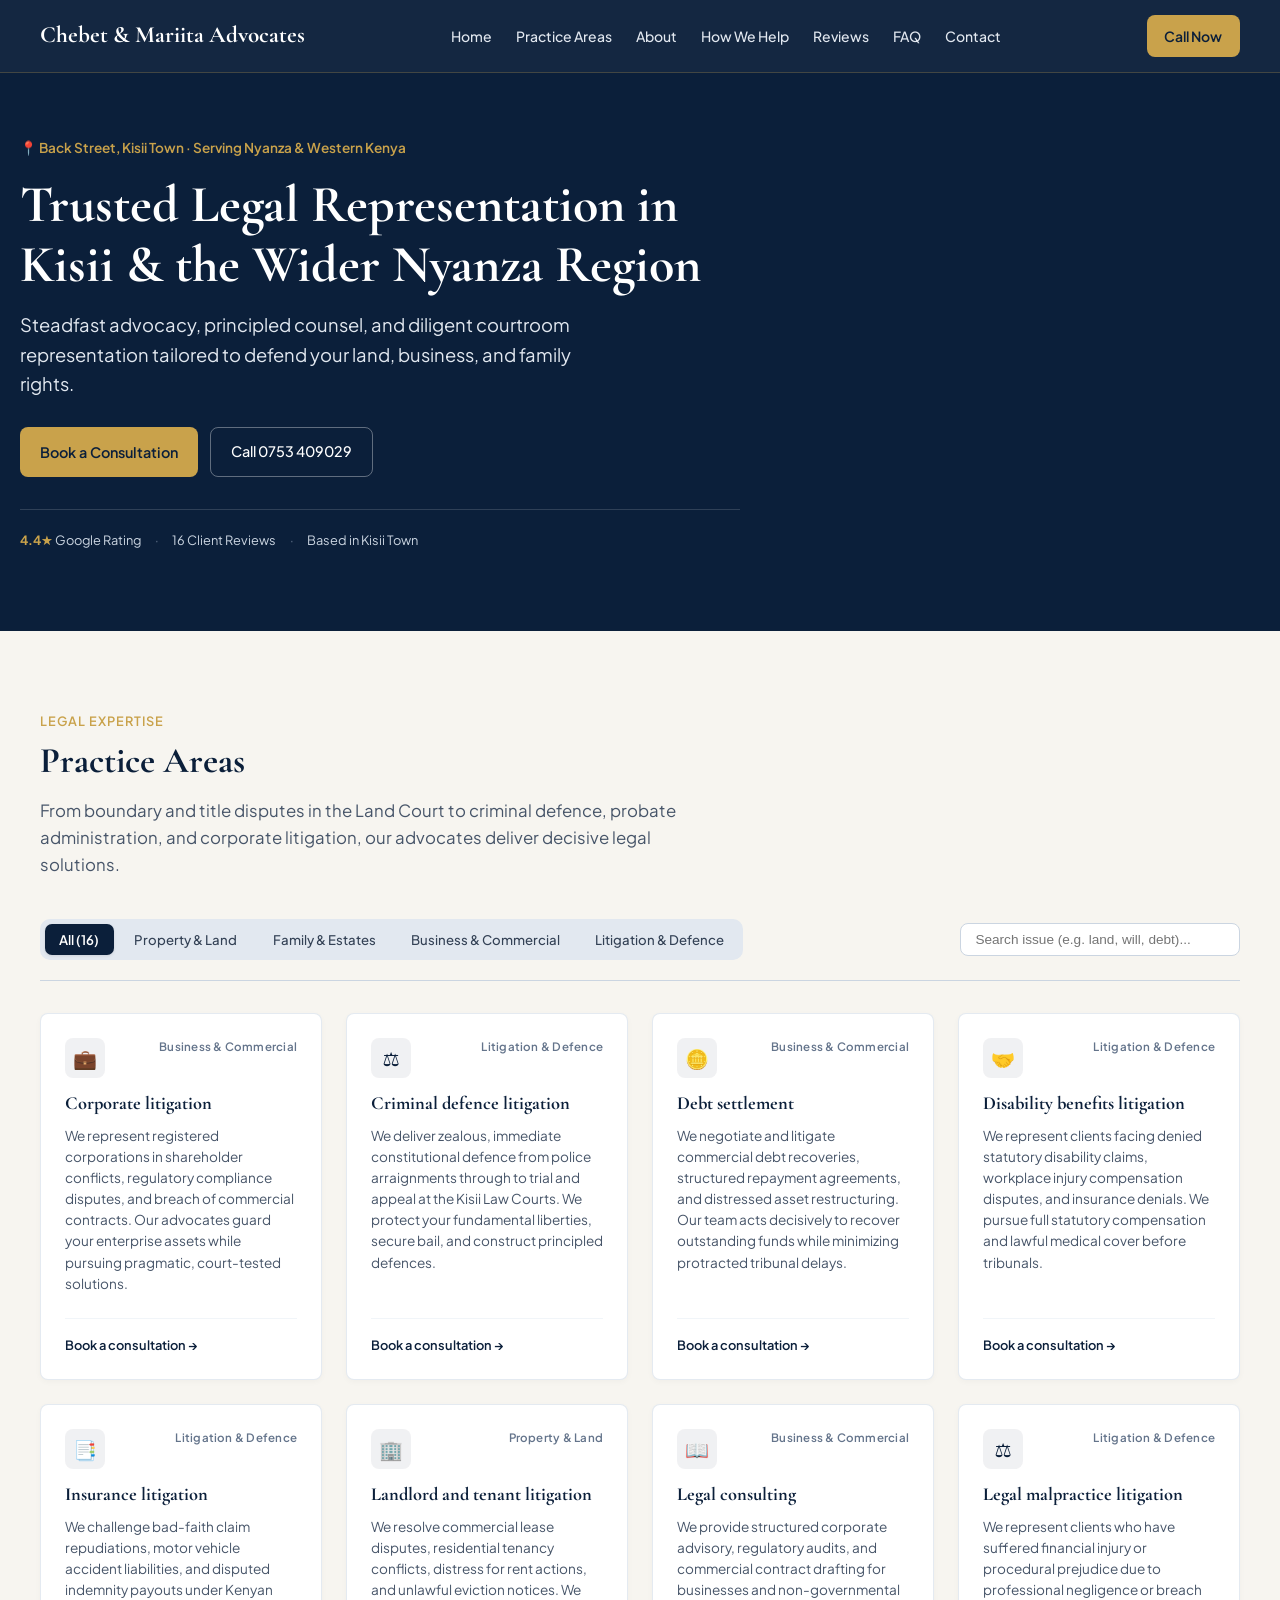
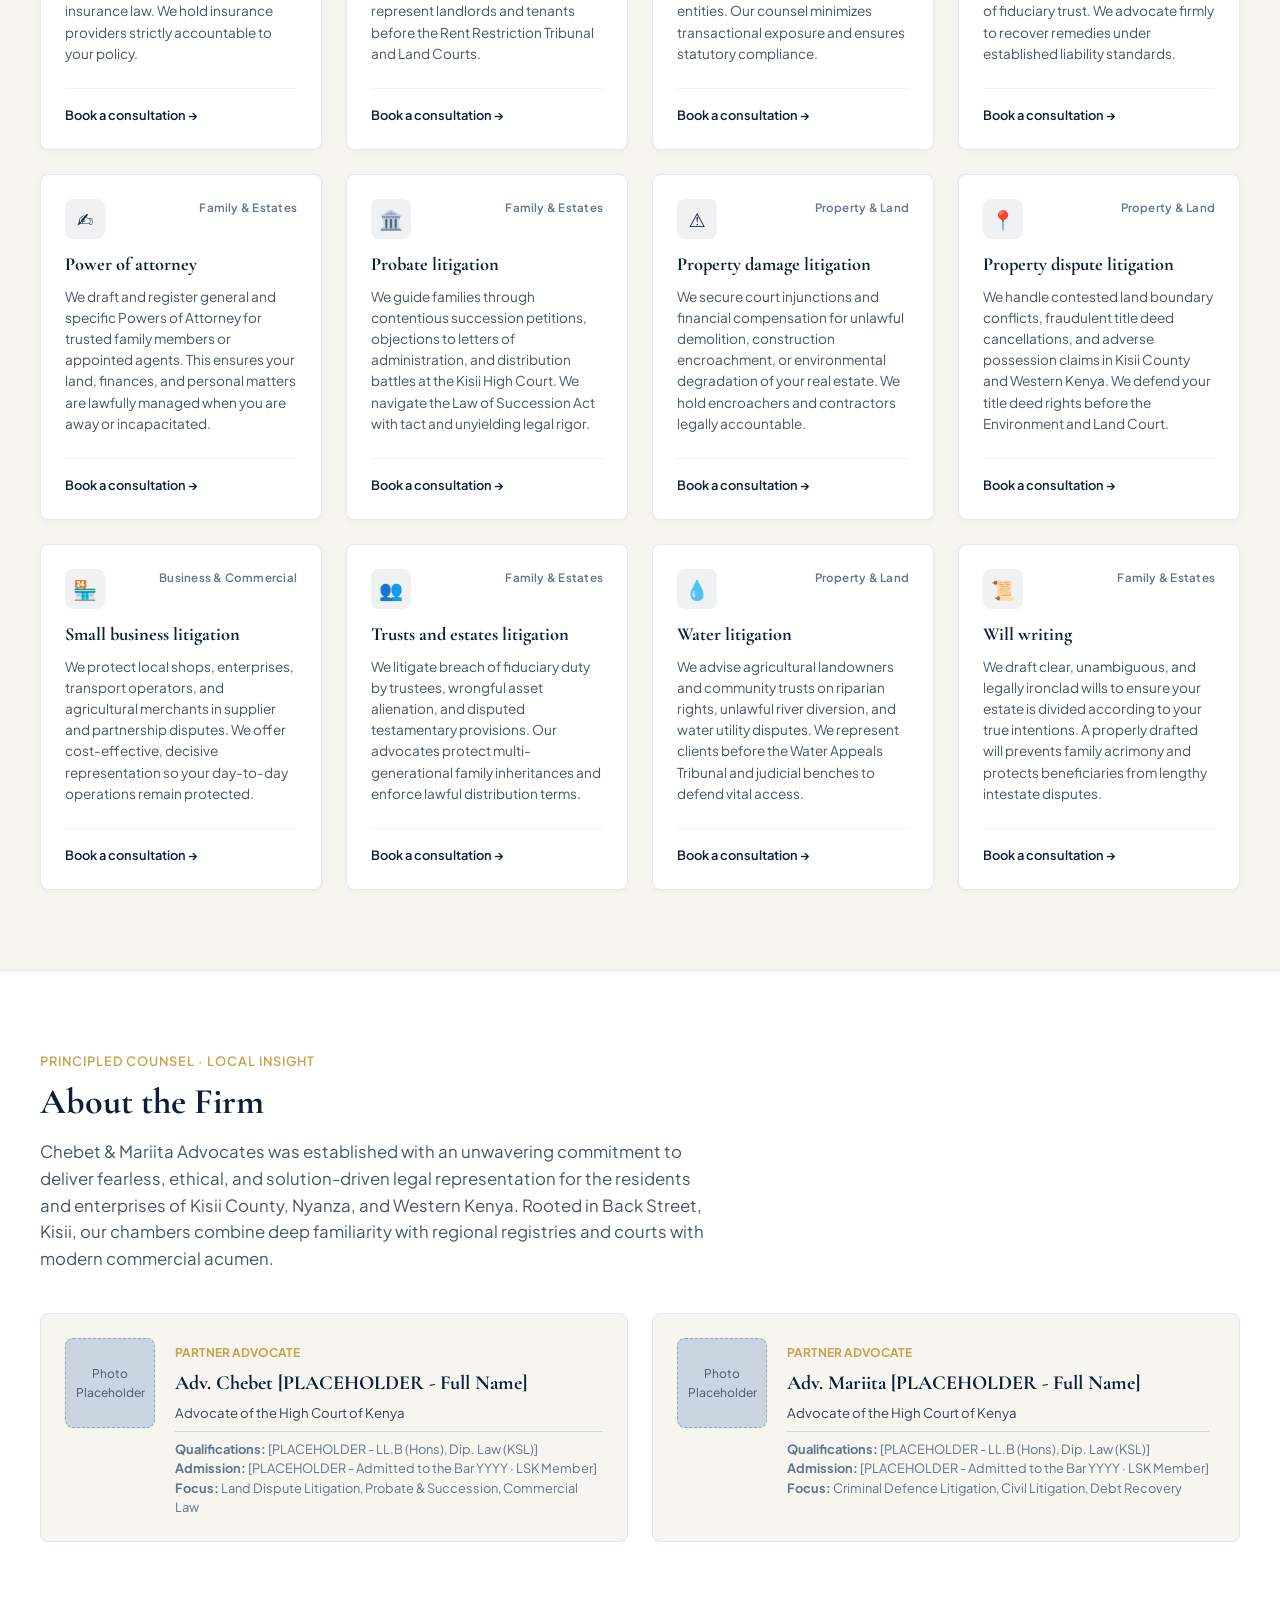
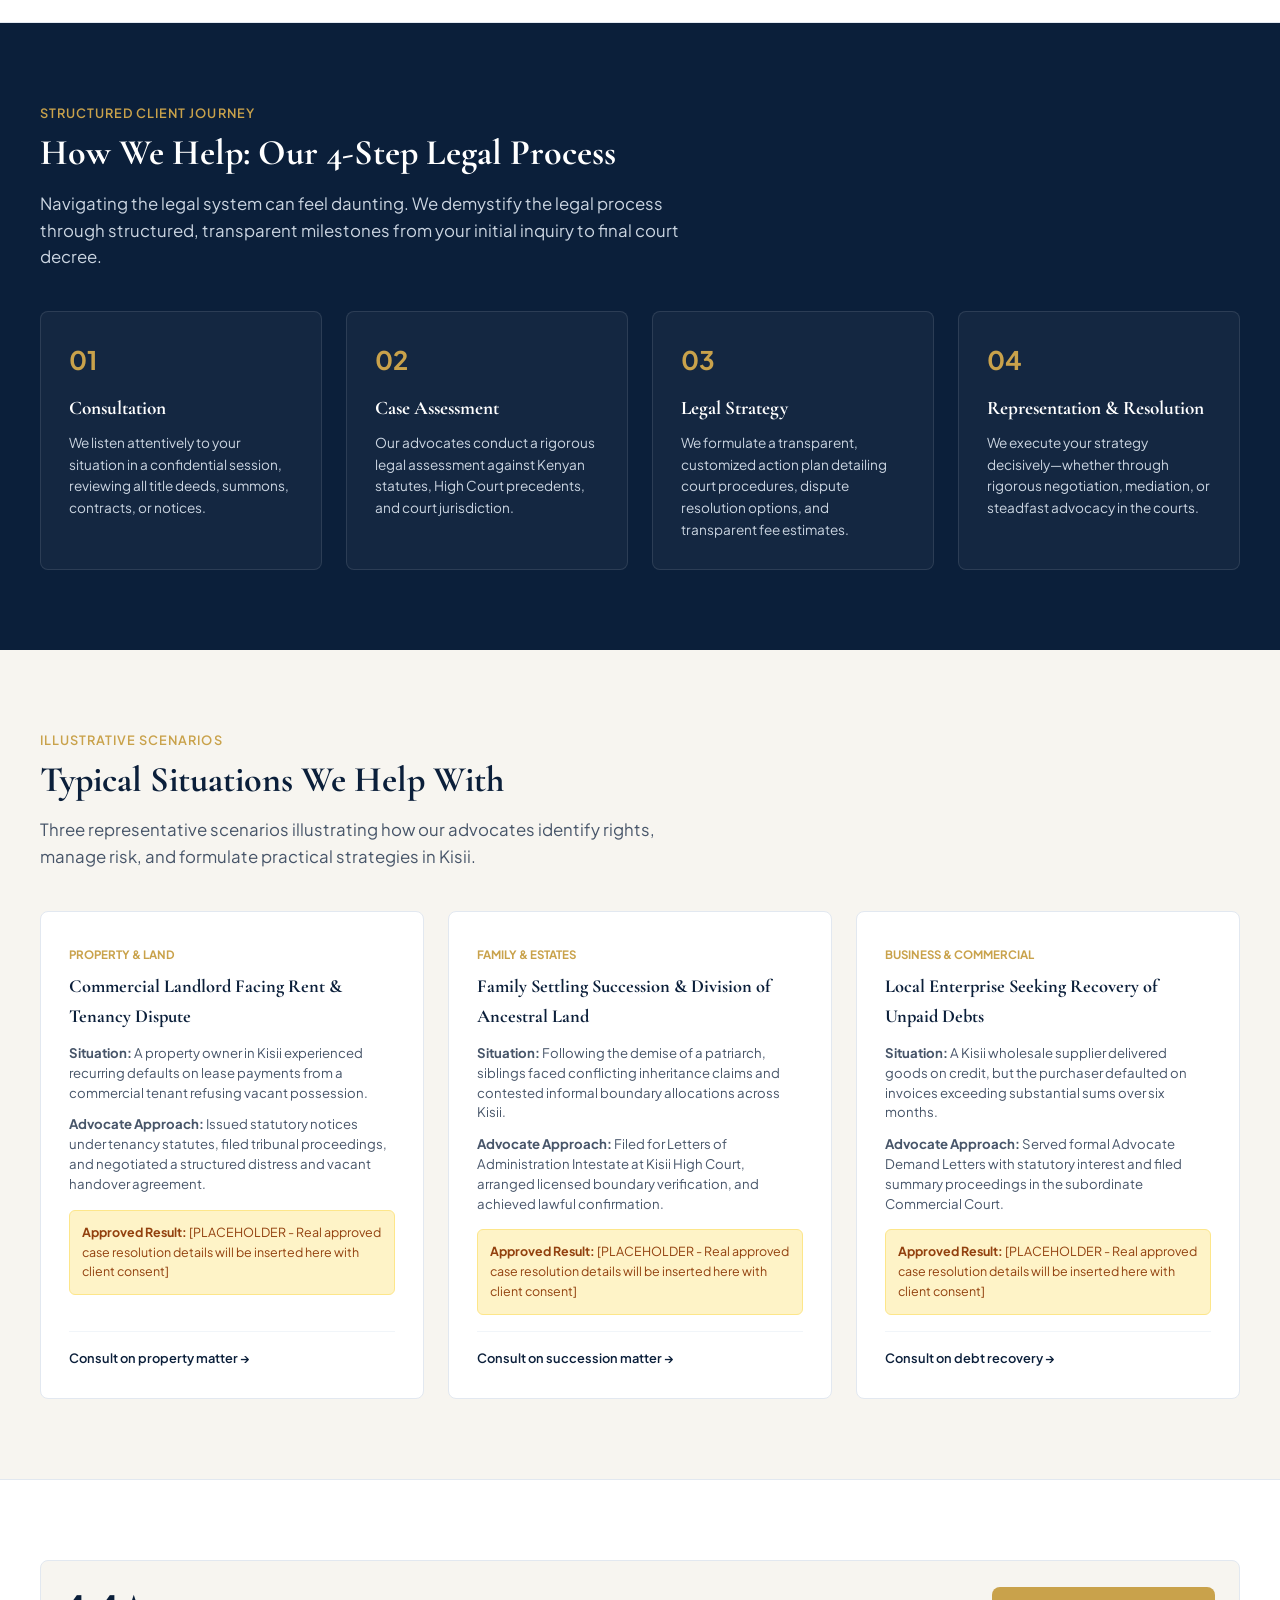
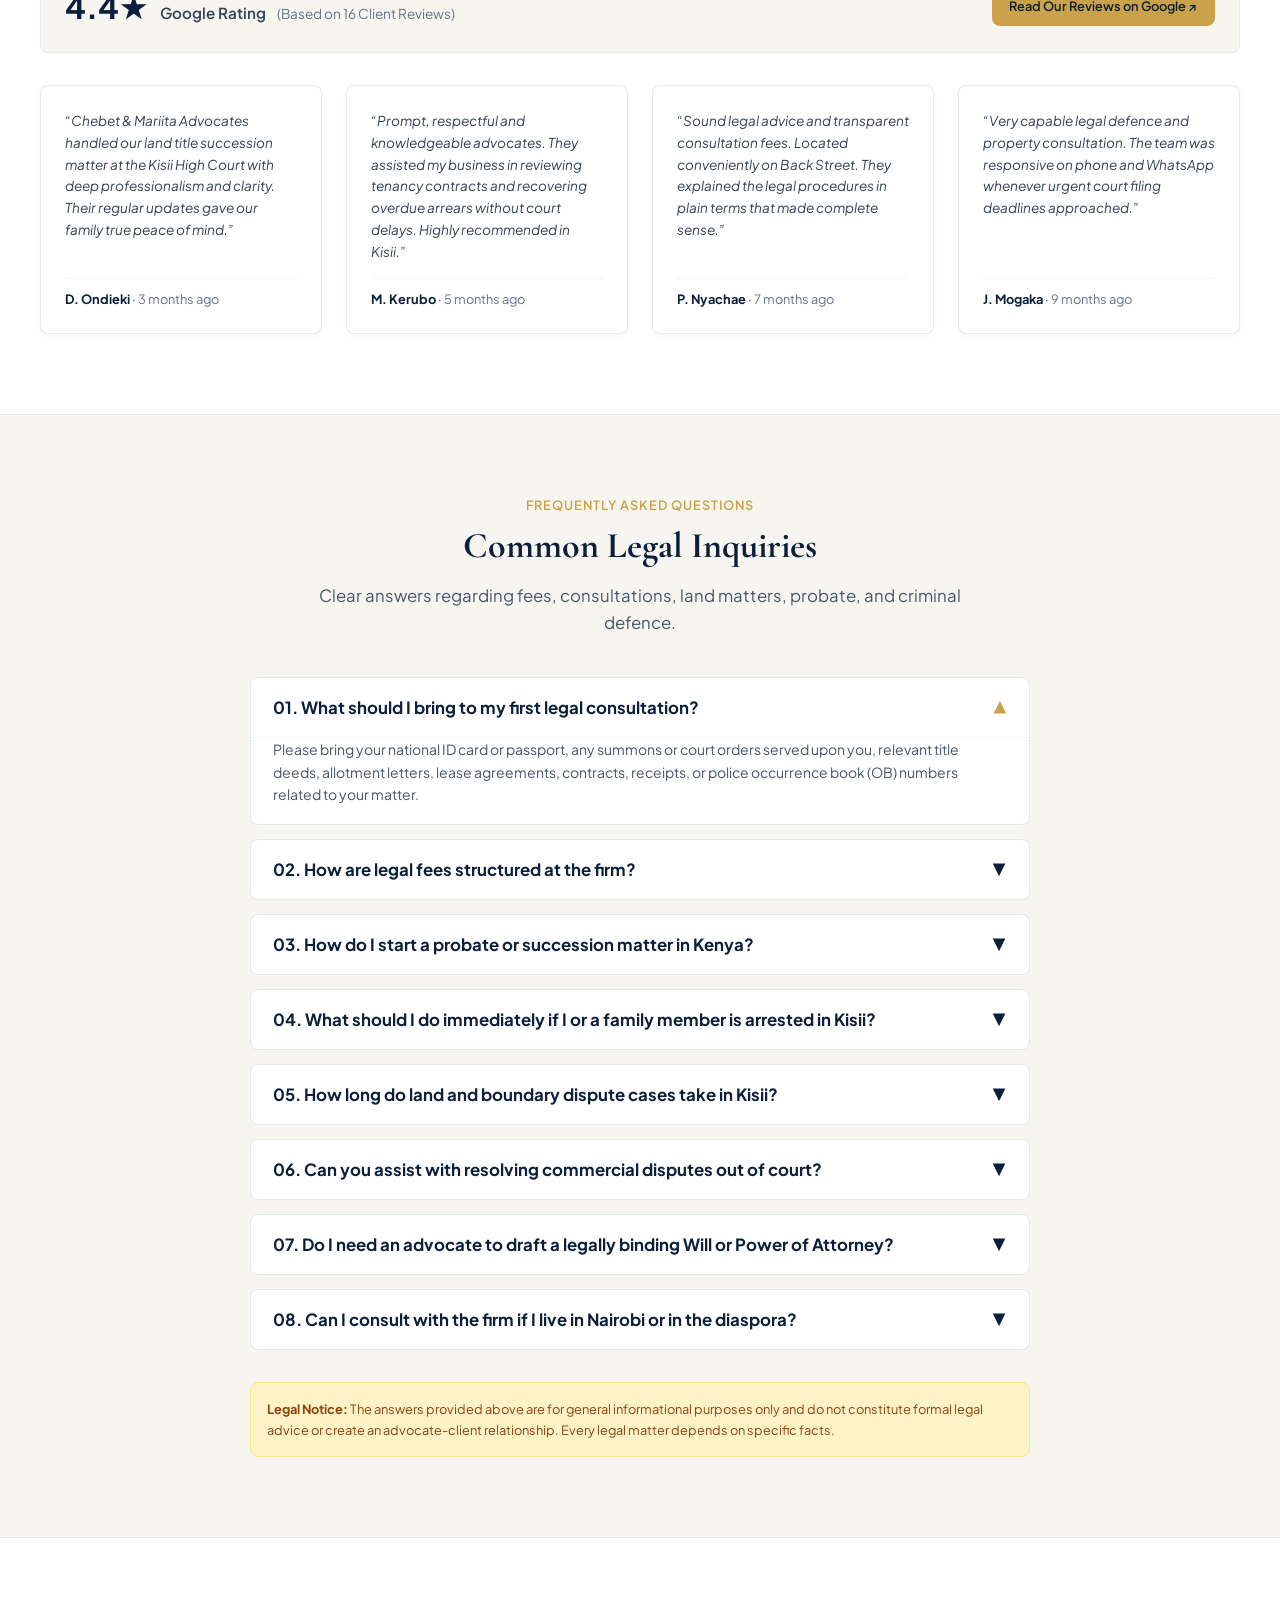
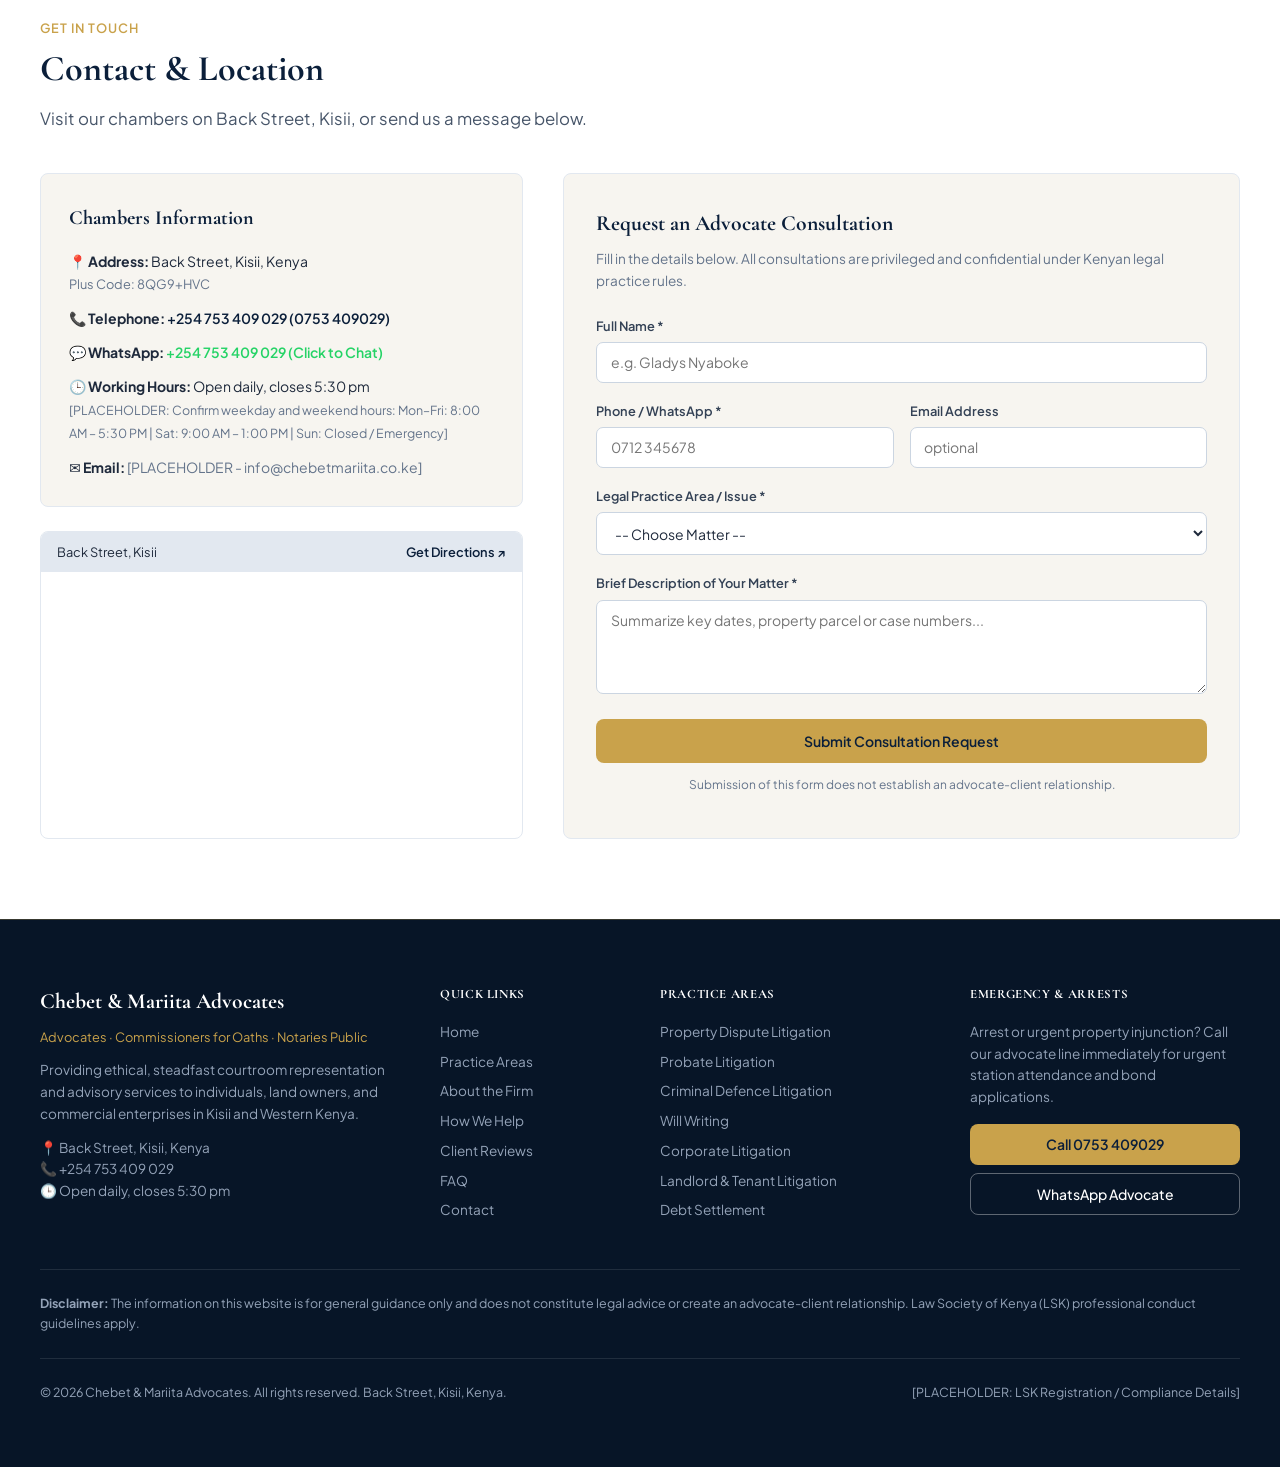
==== commit 7d8930bf: "style: refine hero section layout and styling Adjust padding, gradients, and typography to improve v" ====
--- a/standalone-index.html
+++ b/standalone-index.html
@@ -238,14 +238,15 @@
       position: relative;
       background-color: var(--primary-navy);
       color: #fff;
-      padding: 3.5rem 0 4.5rem;
+      padding: 2.75rem 0 3.75rem;
       overflow: hidden;
+      text-align: center;
     }
 
     .hero-bg-overlay {
       position: absolute;
       inset: 0;
-      background: linear-gradient(135deg, rgba(11, 31, 58, 0.97) 0%, rgba(11, 31, 58, 0.85) 100%);
+      background: linear-gradient(180deg, rgba(11, 31, 58, 0.98) 0%, rgba(11, 31, 58, 0.92) 100%);
       z-index: 1;
     }
 
@@ -253,50 +254,72 @@
       position: relative;
       z-index: 2;
       max-width: 760px;
+      margin: 0 auto;
+      display: flex;
+      flex-direction: column;
+      align-items: center;
     }
 
     .hero-kicker {
-      font-size: 0.85rem;
+      font-size: 0.78rem;
       font-weight: 600;
       color: var(--accent-gold);
       margin-bottom: 1rem;
-      display: flex;
+      display: inline-flex;
       align-items: center;
-      gap: 0.5rem;
+      justify-content: center;
+      gap: 0.4rem;
+      padding: 0.35rem 0.85rem;
+      background: rgba(255, 255, 255, 0.05);
+      border: 1px solid rgba(201, 162, 75, 0.25);
+      border-radius: 9999px;
     }
 
     .hero-title {
-      font-size: 2.25rem;
+      font-size: 1.85rem;
       font-weight: 700;
-      line-height: 1.15;
-      margin-bottom: 1.25rem;
+      line-height: 1.2;
+      margin-bottom: 1rem;
       text-wrap: balance;
     }
 
     .hero-subtitle {
-      font-size: 1.1rem;
+      font-size: 0.95rem;
       color: #E2E8F0;
-      margin-bottom: 2rem;
+      margin-bottom: 1.75rem;
       font-weight: 400;
       line-height: 1.6;
+      max-width: 580px;
     }
 
     .hero-actions {
       display: flex;
-      flex-wrap: wrap;
-      gap: 1rem;
-      margin-bottom: 2.25rem;
+      flex-direction: column;
+      width: 100%;
+      max-width: 380px;
+      gap: 0.75rem;
+      margin-bottom: 2rem;
+    }
+
+    .hero-actions .btn-gold,
+    .hero-actions .btn-outline-white {
+      width: 100%;
+      justify-content: center;
+      padding: 0.8rem 1.25rem;
+      font-size: 0.9rem;
     }
 
     /* Trust Strip: Zero-pill discipline */
     .trust-strip {
-      padding-top: 1.5rem;
+      width: 100%;
+      padding-top: 1.25rem;
       border-top: 1px solid rgba(255, 255, 255, 0.15);
       display: flex;
       flex-wrap: wrap;
       align-items: center;
-      gap: 0.75rem 1rem;
-      font-size: 0.875rem;
+      justify-content: center;
+      gap: 0.6rem 0.85rem;
+      font-size: 0.8rem;
       color: #CBD5E1;
     }
 
@@ -815,8 +838,43 @@
 
     /* Responsive Breakpoints */
     @media (min-width: 640px) {
+      .hero-section {
+        padding: 4rem 0 5rem;
+        text-align: left;
+      }
+      .hero-bg-overlay {
+        background: linear-gradient(135deg, rgba(11, 31, 58, 0.97) 0%, rgba(11, 31, 58, 0.85) 100%);
+      }
+      .hero-content {
+        align-items: flex-start;
+        margin: 0;
+      }
+      .hero-kicker {
+        font-size: 0.85rem;
+        padding: 0;
+        background: transparent;
+        border: none;
+        border-radius: 0;
+        justify-content: flex-start;
+      }
       .hero-title {
         font-size: 3.25rem;
+        line-height: 1.15;
+      }
+      .hero-subtitle {
+        font-size: 1.15rem;
+      }
+      .hero-actions {
+        flex-direction: row;
+        width: auto;
+        max-width: none;
+      }
+      .hero-actions .btn-gold,
+      .hero-actions .btn-outline-white {
+        width: auto;
+      }
+      .trust-strip {
+        justify-content: flex-start;
       }
       .advocate-card {
         flex-direction: row;
